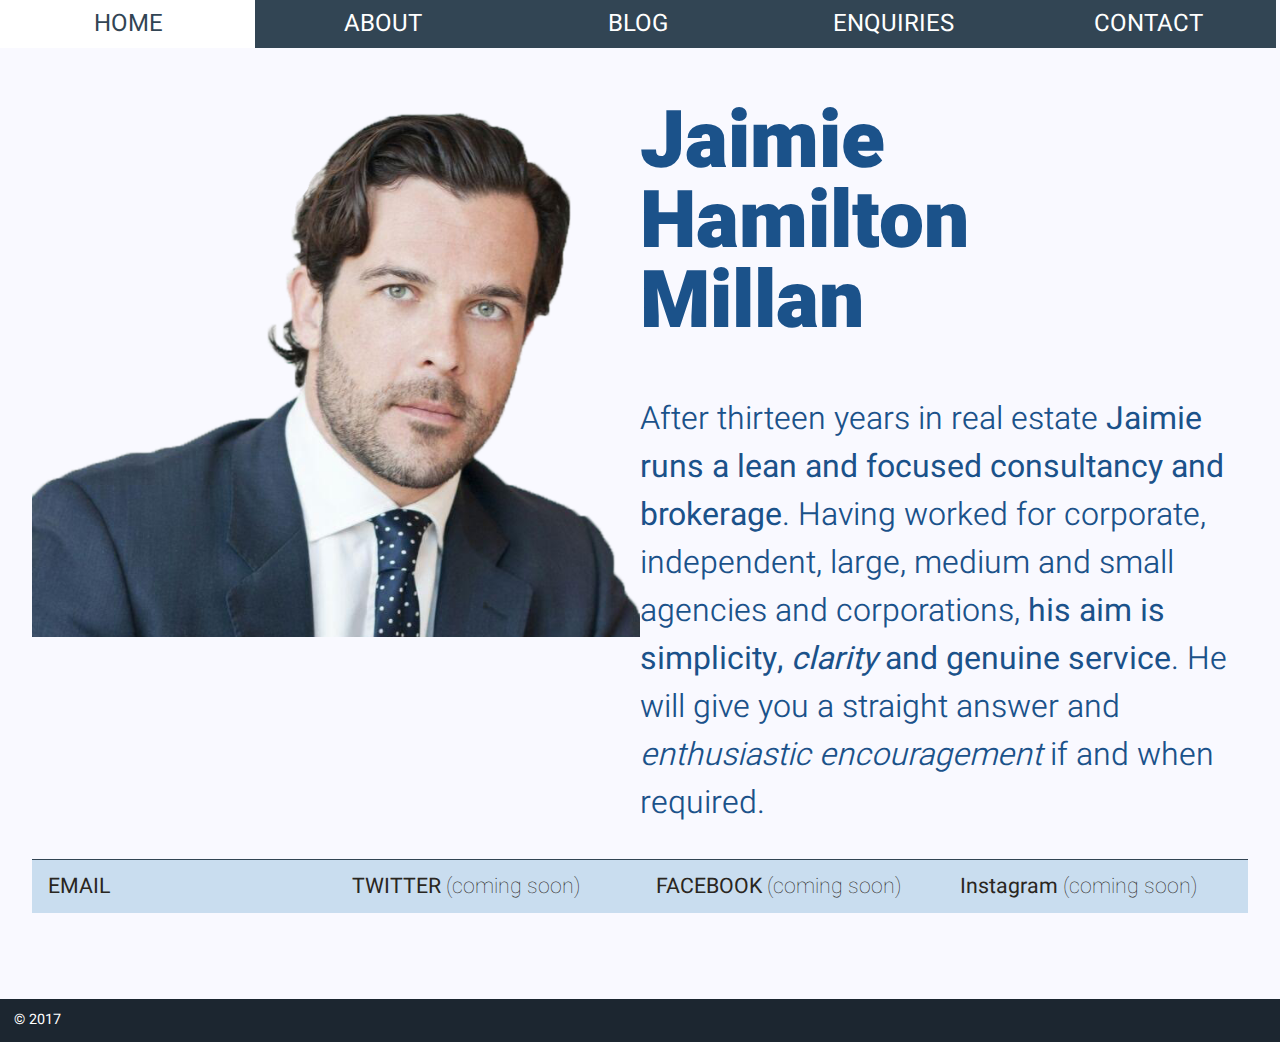
==== index.html @ 2e5e57a3 "Synchronized build" ====
<!doctype html>
<head>
    <meta charset="utf-8">
    <link rel="stylesheet" href="./static/main.css">
    
    
    
    <link href="https://fonts.googleapis.com/css?family=Heebo:100,3sa00,700,900" rel="stylesheet">
    <meta name="viewport" content="width=device-width,initial-scale=1.0">
    <title>Home — Jaimie Hamilton Millan</title>
    <style>
        body {
            display: flex;
            height: 100vh;
            flex-direction: column;
        }
        .site_content {
            flex: 1 0 auto;
        }
        .site_footer {
            flex-shrink: 0;
        }
        label {
            font-weight: 600;
        }
        input, textarea {
            font-size: 1.25em;
        }
        #comment {
            height: 10em;
        }
        #submit {
            font-size: 1.25em;
        }
        .InputAddOn {
            display: flex;
            margin-bottom: 1em;
        }

        .InputAddOn-field {
            flex: 1;
        }
        .InputAddOn-field:not(:first-child) {
            border-left: 0;
        }
        .InputAddOn-field:not(:last-child) {
            border-right: 0;
        }

        .InputAddOn-item {
            background-color: rgba(147, 128, 108, 0.1);
            color: #666666;
        
        
        }
        .InputAddOn-field,
        .InputAddOn-item {
            border: 1px solid rgba(147, 128, 108, 0.25);
            padding: 0.5em 0.75em;
        }
        .InputAddOn-field:first-child,
        .InputAddOn-item:first-child {
            border-radius: 2px 0 0 2px;
        }
        .InputAddOn-field:last-child,
        .InputAddOn-item:last-child {
            border-radius: 0 2px 2px 0;
        }
        /*
        max-width: 22em;
line-height: 1.5em;
font-size: 1.25em;
padding: 0.5em
         */
    </style>
</head>
<body>
<header>
    <nav class="step-nav">
        <ul>
            <li><a href="../">Home</a></li>
            
                <li>
                    <a href="./about/">About</a>
                </li>
            
                <li>
                    <a href="./blog/">Blog</a>
                </li>
            
                <li>
                    <a href="./enquiries/">Enquiries</a>
                </li>
            
                <li>
                    <a href="./contact/">Contact</a>
                </li>
            
        </ul>
    </nav>
</header>
<div class="site_content page">
    <div class="body">
    <div class="container intro">
        <div class="gr-6 gr-12@mobile profile">
            <img src="./images/profile_colour_crop.png" alt="">
        </div>
        <div class="gr-6 gr-12@mobile">
            <h1>Jaimie<br>Hamilton<br>Millan</h1>
            <p>After thirteen years in real estate <strong>Jaimie runs a lean and focused consultancy and brokerage</strong>. Having worked for corporate, independent, large, medium and small agencies and corporations, <strong>his aim is simplicity, <em>clarity</em> and genuine service</strong>. He will give you a straight answer and <em>enthusiastic encouragement</em> if and when required.</p>

        </div>
    </div>
    <div class="container contact-strip">
        <div class="gr-3 gr-12@mobile">
            <a href="./contact">EMAIL</a>
        </div>
        <div class="gr-3 gr-12@mobile">
            <a href="">TWITTER <span class="lite">(coming soon)</span></a>
        </div>
        <div class="gr-3 gr-12@mobile">
            <a href="">FACEBOOK <span class="lite">(coming soon)</span></a>
        </div>
        <div class="gr-3 gr-12@mobile">
            <a href="">Instagram <span class="lite">(coming soon)</span></a>
        </div>
    </div>
</div>
</div>
<footer class="site_footer">
    &copy; 2017
</footer>
</body>
---- static/main.css ----
.container:after{content:"";display:table;clear:both}.row:before,.row-reverse:before,.row:after,.row-reverse:after{content:"";display:table}.row:after,.row-reverse:after{clear:both}.row,.row-reverse{zoom:1}.gr-0,.gr-1,.gr-2,.gr-3,.gr-4,.gr-5,.gr-6,.gr-7,.gr-8,.gr-9,.gr-10,.gr-11,.gr-12{display:inline-block;min-height:1px;float:left;-webkit-box-sizing:border-box;-moz-box-sizing:border-box;box-sizing:border-box;vertical-align:top}.gr-adapt{display:table-cell;width:1px;white-space:nowrap !important;-webkit-box-sizing:border-box;-moz-box-sizing:border-box;box-sizing:border-box}.gr-grow{display:table-cell;width:99999px;-webkit-box-sizing:border-box;-moz-box-sizing:border-box;box-sizing:border-box}.push-0,.push-1,.push-2,.push-3,.push-4,.push-5,.push-6,.push-7,.push-8,.push-9,.push-10,.push-11,.push-12{position:relative}.pull-0,.pull-1,.pull-2,.pull-3,.pull-4,.pull-5,.pull-6,.pull-7,.pull-8,.pull-9,.pull-10,.pull-11,.pull-12{position:relative}.nowrap{white-space:nowrap}.nowrap>*{white-space:normal}.wrap{white-space:normal}.gr-centered{display:block !important;float:none !important;margin-left:auto !important;margin-right:auto !important;clear:both !important}@media screen and (max-width: 900px){.container\@mobile:after{content:"";display:table;clear:both}}@media screen and (max-width: 900px){.row\@mobile:before,.row-reverse\@mobile:before,.row\@mobile:after,.row-reverse\@mobile:after{content:"";display:table}.row\@mobile:after,.row-reverse\@mobile:after{clear:both}.row\@mobile,.row-reverse\@mobile{zoom:1}}@media screen and (max-width: 900px){.gr-0\@mobile,.gr-1\@mobile,.gr-2\@mobile,.gr-3\@mobile,.gr-4\@mobile,.gr-5\@mobile,.gr-6\@mobile,.gr-7\@mobile,.gr-8\@mobile,.gr-9\@mobile,.gr-10\@mobile,.gr-11\@mobile,.gr-12\@mobile{display:inline-block;min-height:1px;float:left;-webkit-box-sizing:border-box;-moz-box-sizing:border-box;box-sizing:border-box;vertical-align:top}}@media screen and (max-width: 900px){.gr-adapt\@mobile{display:table-cell;width:1px;white-space:nowrap !important;-webkit-box-sizing:border-box;-moz-box-sizing:border-box;box-sizing:border-box}}@media screen and (max-width: 900px){.gr-grow\@mobile{display:table-cell;width:99999px;-webkit-box-sizing:border-box;-moz-box-sizing:border-box;box-sizing:border-box}}@media screen and (max-width: 900px){.push-0\@mobile,.push-1\@mobile,.push-2\@mobile,.push-3\@mobile,.push-4\@mobile,.push-5\@mobile,.push-6\@mobile,.push-7\@mobile,.push-8\@mobile,.push-9\@mobile,.push-10\@mobile,.push-11\@mobile,.push-12\@mobile{position:relative}}@media screen and (max-width: 900px){.pull-0\@mobile,.pull-1\@mobile,.pull-2\@mobile,.pull-3\@mobile,.pull-4\@mobile,.pull-5\@mobile,.pull-6\@mobile,.pull-7\@mobile,.pull-8\@mobile,.pull-9\@mobile,.pull-10\@mobile,.pull-11\@mobile,.pull-12\@mobile{position:relative}}@media screen and (max-width: 900px){.nowrap\@mobile{white-space:nowrap}.nowrap\@mobile>*{white-space:normal}}@media screen and (max-width: 900px){.wrap\@mobile{white-space:normal}}@media screen and (max-width: 900px){.gr-centered\@mobile{display:block !important;float:none !important;margin-left:auto !important;margin-right:auto !important;clear:both !important}}@media screen and (max-width: 1200px){.container\@landscape:after{content:"";display:table;clear:both}}@media screen and (max-width: 1200px){.row\@landscape:before,.row-reverse\@landscape:before,.row\@landscape:after,.row-reverse\@landscape:after{content:"";display:table}.row\@landscape:after,.row-reverse\@landscape:after{clear:both}.row\@landscape,.row-reverse\@landscape{zoom:1}}@media screen and (max-width: 1200px){.gr-0\@landscape,.gr-1\@landscape,.gr-2\@landscape,.gr-3\@landscape,.gr-4\@landscape,.gr-5\@landscape,.gr-6\@landscape,.gr-7\@landscape,.gr-8\@landscape,.gr-9\@landscape,.gr-10\@landscape,.gr-11\@landscape,.gr-12\@landscape{display:inline-block;min-height:1px;float:left;-webkit-box-sizing:border-box;-moz-box-sizing:border-box;box-sizing:border-box;vertical-align:top}}@media screen and (max-width: 1200px){.gr-adapt\@landscape{display:table-cell;width:1px;white-space:nowrap !important;-webkit-box-sizing:border-box;-moz-box-sizing:border-box;box-sizing:border-box}}@media screen and (max-width: 1200px){.gr-grow\@landscape{display:table-cell;width:99999px;-webkit-box-sizing:border-box;-moz-box-sizing:border-box;box-sizing:border-box}}@media screen and (max-width: 1200px){.push-0\@landscape,.push-1\@landscape,.push-2\@landscape,.push-3\@landscape,.push-4\@landscape,.push-5\@landscape,.push-6\@landscape,.push-7\@landscape,.push-8\@landscape,.push-9\@landscape,.push-10\@landscape,.push-11\@landscape,.push-12\@landscape{position:relative}}@media screen and (max-width: 1200px){.pull-0\@landscape,.pull-1\@landscape,.pull-2\@landscape,.pull-3\@landscape,.pull-4\@landscape,.pull-5\@landscape,.pull-6\@landscape,.pull-7\@landscape,.pull-8\@landscape,.pull-9\@landscape,.pull-10\@landscape,.pull-11\@landscape,.pull-12\@landscape{position:relative}}@media screen and (max-width: 1200px){.nowrap\@landscape{white-space:nowrap}.nowrap\@landscape>*{white-space:normal}}@media screen and (max-width: 1200px){.wrap\@landscape{white-space:normal}}@media screen and (max-width: 1200px){.gr-centered\@landscape{display:block !important;float:none !important;margin-left:auto !important;margin-right:auto !important;clear:both !important}}@media screen and (max-width: 400px){@-ms-viewport{width:device-width}}#gridle-settings{content:'{ "version" : "2.0.48", "states" : { "default":{ "name" : "default", "min-width" : null, "max-width" : null, "query" : null, "classes" : true, "context" : "12", "column-width" : null, "gutter-width" : "0px", "gutter-height" : "0", "gutter-top" : "0", "gutter-right" : "0px", "gutter-bottom" : "0", "gutter-left" : "0px", "direction" : "ltr", "dir-attribute" : false, "name-multiplicator" : "1", "states-classes" : false, "classes-prefix" : null, "_" : true }, "mobile":{ "name" : "mobile", "min-width" : null, "max-width" : "900px", "query" : "screen and (max-width: 900px)", "classes" : true, "context" : "12", "column-width" : null, "gutter-width" : "0px", "gutter-height" : "0", "gutter-top" : "0", "gutter-right" : "0px", "gutter-bottom" : "0", "gutter-left" : "0px", "direction" : "ltr", "dir-attribute" : false, "name-multiplicator" : "1", "states-classes" : false, "classes-prefix" : null, "_" : true }, "landscape":{ "name" : "landscape", "min-width" : null, "max-width" : "1200px", "query" : "screen and (max-width: 1200px)", "classes" : true, "context" : "12", "column-width" : null, "gutter-width" : "0px", "gutter-height" : "0", "gutter-top" : "0", "gutter-right" : "0px", "gutter-bottom" : "0", "gutter-left" : "0px", "direction" : "ltr", "dir-attribute" : false, "name-multiplicator" : "1", "states-classes" : false, "classes-prefix" : null, "_" : true }} }'}.gr-0{width:0%}.push-0{left:0%;right:auto}.pull-0{right:0%;left:auto}.prefix-0{margin-left:0%}.suffix-0{margin-right:0%}.gr-1{width:8.33333%}.push-1{left:8.33333%;right:auto}.pull-1{right:8.33333%;left:auto}.prefix-1{margin-left:8.33333%}.suffix-1{margin-right:8.33333%}.gr-2{width:16.66667%}.push-2{left:16.66667%;right:auto}.pull-2{right:16.66667%;left:auto}.prefix-2{margin-left:16.66667%}.suffix-2{margin-right:16.66667%}.gr-3{width:25%}.push-3{left:25%;right:auto}.pull-3{right:25%;left:auto}.prefix-3{margin-left:25%}.suffix-3{margin-right:25%}.gr-4{width:33.33333%}.push-4{left:33.33333%;right:auto}.pull-4{right:33.33333%;left:auto}.prefix-4{margin-left:33.33333%}.suffix-4{margin-right:33.33333%}.gr-5{width:41.66667%}.push-5{left:41.66667%;right:auto}.pull-5{right:41.66667%;left:auto}.prefix-5{margin-left:41.66667%}.suffix-5{margin-right:41.66667%}.gr-6{width:50%}.push-6{left:50%;right:auto}.pull-6{right:50%;left:auto}.prefix-6{margin-left:50%}.suffix-6{margin-right:50%}.gr-7{width:58.33333%}.push-7{left:58.33333%;right:auto}.pull-7{right:58.33333%;left:auto}.prefix-7{margin-left:58.33333%}.suffix-7{margin-right:58.33333%}.gr-8{width:66.66667%}.push-8{left:66.66667%;right:auto}.pull-8{right:66.66667%;left:auto}.prefix-8{margin-left:66.66667%}.suffix-8{margin-right:66.66667%}.gr-9{width:75%}.push-9{left:75%;right:auto}.pull-9{right:75%;left:auto}.prefix-9{margin-left:75%}.suffix-9{margin-right:75%}.gr-10{width:83.33333%}.push-10{left:83.33333%;right:auto}.pull-10{right:83.33333%;left:auto}.prefix-10{margin-left:83.33333%}.suffix-10{margin-right:83.33333%}.gr-11{width:91.66667%}.push-11{left:91.66667%;right:auto}.pull-11{right:91.66667%;left:auto}.prefix-11{margin-left:91.66667%}.suffix-11{margin-right:91.66667%}.gr-12{width:100%}.push-12{left:100%;right:auto}.pull-12{right:100%;left:auto}.prefix-12{margin-left:100%}.suffix-12{margin-right:100%}.float-left{float:left}.float-right{float:right}.clear{clear:both}.clear-left{clear:left}.clear-right{clear:right}.no-gutter{padding-top:0;padding-right:0;padding-bottom:0;padding-left:0}.no-gutter-left{padding-left:0}.no-gutter-right{padding-right:0}.no-gutter-top{padding-top:0}.no-gutter-bottom{padding-bottom:0}.auto-height{height:inherit}.row{padding-left:0 !important;padding-right:0 !important;margin-left:-0px;margin-right:-0px}[class*="no-gutter"]>.row{margin-left:0 !important;margin-right:0 !important}.row-reverse{padding-left:0 !important;padding-right:0 !important;margin-left:-0px;margin-right:-0px;transform:rotateY(180deg)}.row-reverse>[class*="gr-"]{transform:rotateY(-180deg)}[class*="no-gutter"]>.row-reverse{margin-left:0 !important;margin-right:0 !important}.row-full{width:100vw;margin-left:50% !important;margin-right:0 !important;-webkit-transform:translateX(-50%);-moz-transition:translateX(-50%);-ms-transform:translateX(-50%);-o-transform:translateX(-50%);transform:translateX(-50%)}.col{padding-left:0 !important;padding-right:0 !important;margin-left:-0px;margin-right:-0px}.col-reverse{padding-left:0 !important;padding-right:0 !important;margin-left:-0px;margin-right:-0px;transform:rotateX(180deg)}.col-reverse>[class*="gr-"]{transform:rotateX(-180deg)}.gr-table{display:table-cell;float:none;vertical-align:top}.row-align-left{font-size:0;clear:both;text-align:left}.row-align-left>*{float:none !important;vertical-align:bottom;font-size:1rem}@-moz-document url-prefix(){.row-align-left>*{margin-right:-0.5px}}.row-align-center{font-size:0;clear:both;text-align:center}.row-align-center>*{float:none !important;vertical-align:bottom;font-size:1rem}@-moz-document url-prefix(){.row-align-center>*{margin-right:-0.5px}}.row-align-center>*{text-align:left}.row-align-right{font-size:0;clear:both;text-align:right}.row-align-right>*{float:none !important;vertical-align:bottom;font-size:1rem}@-moz-document url-prefix(){.row-align-right>*{margin-right:-0.5px}}.row-align-right>*{text-align:left}.row-align-middle{font-size:0;clear:both;vertical-align:middle}.row-align-middle>*{float:none !important;vertical-align:middle;font-size:1rem}@-moz-document url-prefix(){.row-align-middle>*{margin-right:-0.5px}}.row-align-top{font-size:0;clear:both;vertical-align:top}.row-align-top>*{float:none !important;vertical-align:top;font-size:1rem}@-moz-document url-prefix(){.row-align-top>*{margin-right:-0.5px}}.row-align-bottom{font-size:0;clear:both;vertical-align:bottom}.row-align-bottom>*{float:none !important;vertical-align:bottom;font-size:1rem}@-moz-document url-prefix(){.row-align-bottom>*{margin-right:-0.5px}}.hide{display:none}.not-visible{visibility:hidden}.show{display:block}.show-inline{display:inline-block}.visible{visibility:visible}.row-debug{position:relative;z-index:99999;overflow:hidden}.row-debug:before{pointer-events:none;content:'';position:absolute;top:0;left:0;width:100%;height:99999px;background:linear-gradient(to right, transparent 50%, rgba(0,0,0,0.02) 50%);background-size:16.66667% 100%;z-index:99999}body{direction:ltr}@media screen and (max-width: 900px){.gr-0\@mobile{width:0%}.push-0\@mobile{left:0%;right:auto}.pull-0\@mobile{right:0%;left:auto}.prefix-0\@mobile{margin-left:0%}.suffix-0\@mobile{margin-right:0%}.gr-1\@mobile{width:8.33333%}.push-1\@mobile{left:8.33333%;right:auto}.pull-1\@mobile{right:8.33333%;left:auto}.prefix-1\@mobile{margin-left:8.33333%}.suffix-1\@mobile{margin-right:8.33333%}.gr-2\@mobile{width:16.66667%}.push-2\@mobile{left:16.66667%;right:auto}.pull-2\@mobile{right:16.66667%;left:auto}.prefix-2\@mobile{margin-left:16.66667%}.suffix-2\@mobile{margin-right:16.66667%}.gr-3\@mobile{width:25%}.push-3\@mobile{left:25%;right:auto}.pull-3\@mobile{right:25%;left:auto}.prefix-3\@mobile{margin-left:25%}.suffix-3\@mobile{margin-right:25%}.gr-4\@mobile{width:33.33333%}.push-4\@mobile{left:33.33333%;right:auto}.pull-4\@mobile{right:33.33333%;left:auto}.prefix-4\@mobile{margin-left:33.33333%}.suffix-4\@mobile{margin-right:33.33333%}.gr-5\@mobile{width:41.66667%}.push-5\@mobile{left:41.66667%;right:auto}.pull-5\@mobile{right:41.66667%;left:auto}.prefix-5\@mobile{margin-left:41.66667%}.suffix-5\@mobile{margin-right:41.66667%}.gr-6\@mobile{width:50%}.push-6\@mobile{left:50%;right:auto}.pull-6\@mobile{right:50%;left:auto}.prefix-6\@mobile{margin-left:50%}.suffix-6\@mobile{margin-right:50%}.gr-7\@mobile{width:58.33333%}.push-7\@mobile{left:58.33333%;right:auto}.pull-7\@mobile{right:58.33333%;left:auto}.prefix-7\@mobile{margin-left:58.33333%}.suffix-7\@mobile{margin-right:58.33333%}.gr-8\@mobile{width:66.66667%}.push-8\@mobile{left:66.66667%;right:auto}.pull-8\@mobile{right:66.66667%;left:auto}.prefix-8\@mobile{margin-left:66.66667%}.suffix-8\@mobile{margin-right:66.66667%}.gr-9\@mobile{width:75%}.push-9\@mobile{left:75%;right:auto}.pull-9\@mobile{right:75%;left:auto}.prefix-9\@mobile{margin-left:75%}.suffix-9\@mobile{margin-right:75%}.gr-10\@mobile{width:83.33333%}.push-10\@mobile{left:83.33333%;right:auto}.pull-10\@mobile{right:83.33333%;left:auto}.prefix-10\@mobile{margin-left:83.33333%}.suffix-10\@mobile{margin-right:83.33333%}.gr-11\@mobile{width:91.66667%}.push-11\@mobile{left:91.66667%;right:auto}.pull-11\@mobile{right:91.66667%;left:auto}.prefix-11\@mobile{margin-left:91.66667%}.suffix-11\@mobile{margin-right:91.66667%}.gr-12\@mobile{width:100%}.push-12\@mobile{left:100%;right:auto}.pull-12\@mobile{right:100%;left:auto}.prefix-12\@mobile{margin-left:100%}.suffix-12\@mobile{margin-right:100%}.float-left\@mobile{float:left}.float-right\@mobile{float:right}.clear\@mobile{clear:both}.clear-left\@mobile{clear:left}.clear-right\@mobile{clear:right}.no-gutter\@mobile{padding-top:0;padding-right:0;padding-bottom:0;padding-left:0}.no-gutter-left\@mobile{padding-left:0}.no-gutter-right\@mobile{padding-right:0}.no-gutter-top\@mobile{padding-top:0}.no-gutter-bottom\@mobile{padding-bottom:0}.auto-height\@mobile{height:inherit}.row\@mobile{padding-left:0 !important;padding-right:0 !important;margin-left:-0px;margin-right:-0px}[class*="no-gutter"]>.row\@mobile{margin-left:0 !important;margin-right:0 !important}.row-reverse\@mobile{padding-left:0 !important;padding-right:0 !important;margin-left:-0px;margin-right:-0px;transform:rotateY(180deg)}.row-reverse\@mobile>[class*="gr-"]{transform:rotateY(-180deg)}[class*="no-gutter"]>.row-reverse\@mobile{margin-left:0 !important;margin-right:0 !important}.row-full\@mobile{width:100vw;margin-left:50% !important;margin-right:0 !important;-webkit-transform:translateX(-50%);-moz-transition:translateX(-50%);-ms-transform:translateX(-50%);-o-transform:translateX(-50%);transform:translateX(-50%)}.col\@mobile{padding-left:0 !important;padding-right:0 !important;margin-left:-0px;margin-right:-0px}.col-reverse\@mobile{padding-left:0 !important;padding-right:0 !important;margin-left:-0px;margin-right:-0px;transform:rotateX(180deg)}.col-reverse\@mobile>[class*="gr-"]{transform:rotateX(-180deg)}.gr-table\@mobile{display:table-cell;float:none;vertical-align:top}.row-align-left\@mobile{font-size:0;clear:both;text-align:left}.row-align-left\@mobile>*{float:none !important;vertical-align:bottom;font-size:1rem}@-moz-document url-prefix(){.row-align-left\@mobile>*{margin-right:-0.5px}}.row-align-center\@mobile{font-size:0;clear:both;text-align:center}.row-align-center\@mobile>*{float:none !important;vertical-align:bottom;font-size:1rem}@-moz-document url-prefix(){.row-align-center\@mobile>*{margin-right:-0.5px}}.row-align-center\@mobile>*{text-align:left}.row-align-right\@mobile{font-size:0;clear:both;text-align:right}.row-align-right\@mobile>*{float:none !important;vertical-align:bottom;font-size:1rem}@-moz-document url-prefix(){.row-align-right\@mobile>*{margin-right:-0.5px}}.row-align-right\@mobile>*{text-align:left}.row-align-middle\@mobile{font-size:0;clear:both;vertical-align:middle}.row-align-middle\@mobile>*{float:none !important;vertical-align:middle;font-size:1rem}@-moz-document url-prefix(){.row-align-middle\@mobile>*{margin-right:-0.5px}}.row-align-top\@mobile{font-size:0;clear:both;vertical-align:top}.row-align-top\@mobile>*{float:none !important;vertical-align:top;font-size:1rem}@-moz-document url-prefix(){.row-align-top\@mobile>*{margin-right:-0.5px}}.row-align-bottom\@mobile{font-size:0;clear:both;vertical-align:bottom}.row-align-bottom\@mobile>*{float:none !important;vertical-align:bottom;font-size:1rem}@-moz-document url-prefix(){.row-align-bottom\@mobile>*{margin-right:-0.5px}}.hide\@mobile{display:none}.not-visible\@mobile{visibility:hidden}.show\@mobile{display:block}.show-inline\@mobile{display:inline-block}.visible\@mobile{visibility:visible}.row-debug\@mobile{position:relative;z-index:99999;overflow:hidden}.row-debug\@mobile:before{pointer-events:none;content:'';position:absolute;top:0;left:0;width:100%;height:99999px;background:linear-gradient(to right, transparent 50%, rgba(0,0,0,0.02) 50%);background-size:16.66667% 100%;z-index:99999}body{direction:ltr}}@media screen and (max-width: 1200px){.gr-0\@landscape{width:0%}.push-0\@landscape{left:0%;right:auto}.pull-0\@landscape{right:0%;left:auto}.prefix-0\@landscape{margin-left:0%}.suffix-0\@landscape{margin-right:0%}.gr-1\@landscape{width:8.33333%}.push-1\@landscape{left:8.33333%;right:auto}.pull-1\@landscape{right:8.33333%;left:auto}.prefix-1\@landscape{margin-left:8.33333%}.suffix-1\@landscape{margin-right:8.33333%}.gr-2\@landscape{width:16.66667%}.push-2\@landscape{left:16.66667%;right:auto}.pull-2\@landscape{right:16.66667%;left:auto}.prefix-2\@landscape{margin-left:16.66667%}.suffix-2\@landscape{margin-right:16.66667%}.gr-3\@landscape{width:25%}.push-3\@landscape{left:25%;right:auto}.pull-3\@landscape{right:25%;left:auto}.prefix-3\@landscape{margin-left:25%}.suffix-3\@landscape{margin-right:25%}.gr-4\@landscape{width:33.33333%}.push-4\@landscape{left:33.33333%;right:auto}.pull-4\@landscape{right:33.33333%;left:auto}.prefix-4\@landscape{margin-left:33.33333%}.suffix-4\@landscape{margin-right:33.33333%}.gr-5\@landscape{width:41.66667%}.push-5\@landscape{left:41.66667%;right:auto}.pull-5\@landscape{right:41.66667%;left:auto}.prefix-5\@landscape{margin-left:41.66667%}.suffix-5\@landscape{margin-right:41.66667%}.gr-6\@landscape{width:50%}.push-6\@landscape{left:50%;right:auto}.pull-6\@landscape{right:50%;left:auto}.prefix-6\@landscape{margin-left:50%}.suffix-6\@landscape{margin-right:50%}.gr-7\@landscape{width:58.33333%}.push-7\@landscape{left:58.33333%;right:auto}.pull-7\@landscape{right:58.33333%;left:auto}.prefix-7\@landscape{margin-left:58.33333%}.suffix-7\@landscape{margin-right:58.33333%}.gr-8\@landscape{width:66.66667%}.push-8\@landscape{left:66.66667%;right:auto}.pull-8\@landscape{right:66.66667%;left:auto}.prefix-8\@landscape{margin-left:66.66667%}.suffix-8\@landscape{margin-right:66.66667%}.gr-9\@landscape{width:75%}.push-9\@landscape{left:75%;right:auto}.pull-9\@landscape{right:75%;left:auto}.prefix-9\@landscape{margin-left:75%}.suffix-9\@landscape{margin-right:75%}.gr-10\@landscape{width:83.33333%}.push-10\@landscape{left:83.33333%;right:auto}.pull-10\@landscape{right:83.33333%;left:auto}.prefix-10\@landscape{margin-left:83.33333%}.suffix-10\@landscape{margin-right:83.33333%}.gr-11\@landscape{width:91.66667%}.push-11\@landscape{left:91.66667%;right:auto}.pull-11\@landscape{right:91.66667%;left:auto}.prefix-11\@landscape{margin-left:91.66667%}.suffix-11\@landscape{margin-right:91.66667%}.gr-12\@landscape{width:100%}.push-12\@landscape{left:100%;right:auto}.pull-12\@landscape{right:100%;left:auto}.prefix-12\@landscape{margin-left:100%}.suffix-12\@landscape{margin-right:100%}.float-left\@landscape{float:left}.float-right\@landscape{float:right}.clear\@landscape{clear:both}.clear-left\@landscape{clear:left}.clear-right\@landscape{clear:right}.no-gutter\@landscape{padding-top:0;padding-right:0;padding-bottom:0;padding-left:0}.no-gutter-left\@landscape{padding-left:0}.no-gutter-right\@landscape{padding-right:0}.no-gutter-top\@landscape{padding-top:0}.no-gutter-bottom\@landscape{padding-bottom:0}.auto-height\@landscape{height:inherit}.row\@landscape{padding-left:0 !important;padding-right:0 !important;margin-left:-0px;margin-right:-0px}[class*="no-gutter"]>.row\@landscape{margin-left:0 !important;margin-right:0 !important}.row-reverse\@landscape{padding-left:0 !important;padding-right:0 !important;margin-left:-0px;margin-right:-0px;transform:rotateY(180deg)}.row-reverse\@landscape>[class*="gr-"]{transform:rotateY(-180deg)}[class*="no-gutter"]>.row-reverse\@landscape{margin-left:0 !important;margin-right:0 !important}.row-full\@landscape{width:100vw;margin-left:50% !important;margin-right:0 !important;-webkit-transform:translateX(-50%);-moz-transition:translateX(-50%);-ms-transform:translateX(-50%);-o-transform:translateX(-50%);transform:translateX(-50%)}.col\@landscape{padding-left:0 !important;padding-right:0 !important;margin-left:-0px;margin-right:-0px}.col-reverse\@landscape{padding-left:0 !important;padding-right:0 !important;margin-left:-0px;margin-right:-0px;transform:rotateX(180deg)}.col-reverse\@landscape>[class*="gr-"]{transform:rotateX(-180deg)}.gr-table\@landscape{display:table-cell;float:none;vertical-align:top}.row-align-left\@landscape{font-size:0;clear:both;text-align:left}.row-align-left\@landscape>*{float:none !important;vertical-align:bottom;font-size:1rem}@-moz-document url-prefix(){.row-align-left\@landscape>*{margin-right:-0.5px}}.row-align-center\@landscape{font-size:0;clear:both;text-align:center}.row-align-center\@landscape>*{float:none !important;vertical-align:bottom;font-size:1rem}@-moz-document url-prefix(){.row-align-center\@landscape>*{margin-right:-0.5px}}.row-align-center\@landscape>*{text-align:left}.row-align-right\@landscape{font-size:0;clear:both;text-align:right}.row-align-right\@landscape>*{float:none !important;vertical-align:bottom;font-size:1rem}@-moz-document url-prefix(){.row-align-right\@landscape>*{margin-right:-0.5px}}.row-align-right\@landscape>*{text-align:left}.row-align-middle\@landscape{font-size:0;clear:both;vertical-align:middle}.row-align-middle\@landscape>*{float:none !important;vertical-align:middle;font-size:1rem}@-moz-document url-prefix(){.row-align-middle\@landscape>*{margin-right:-0.5px}}.row-align-top\@landscape{font-size:0;clear:both;vertical-align:top}.row-align-top\@landscape>*{float:none !important;vertical-align:top;font-size:1rem}@-moz-document url-prefix(){.row-align-top\@landscape>*{margin-right:-0.5px}}.row-align-bottom\@landscape{font-size:0;clear:both;vertical-align:bottom}.row-align-bottom\@landscape>*{float:none !important;vertical-align:bottom;font-size:1rem}@-moz-document url-prefix(){.row-align-bottom\@landscape>*{margin-right:-0.5px}}.hide\@landscape{display:none}.not-visible\@landscape{visibility:hidden}.show\@landscape{display:block}.show-inline\@landscape{display:inline-block}.visible\@landscape{visibility:visible}.row-debug\@landscape{position:relative;z-index:99999;overflow:hidden}.row-debug\@landscape:before{pointer-events:none;content:'';position:absolute;top:0;left:0;width:100%;height:99999px;background:linear-gradient(to right, transparent 50%, rgba(0,0,0,0.02) 50%);background-size:16.66667% 100%;z-index:99999}body{direction:ltr}}[class*="gr-"]>[class^="row"],[class*="gr-"]>[class^="col"]{margin-left:-0px;margin-right:-0px}@media screen and (max-width: 900px){[class*="gr-"]>[class^="row"],[class*="gr-"]>[class^="col"]{margin-left:-0px;margin-right:-0px}}@media screen and (max-width: 1200px){[class*="gr-"]>[class^="row"],[class*="gr-"]>[class^="col"]{margin-left:-0px;margin-right:-0px}}img.hflip{-moz-transform:scaleX(-1);-o-transform:scaleX(-1);-webkit-transform:scaleX(-1);transform:scaleX(-1);filter:FlipH;-ms-filter:"FlipH"}header nav.step-nav{font-size:1.5em;font-weight:400}header nav.step-nav li{background-color:#324554;transition:.3s background-color}header nav.step-nav a{display:block;text-transform:uppercase;color:white;transition:.3s color}header nav.step-nav li:hover a{color:#324554}header nav.step-nav li:hover{background-color:white}header nav.step-nav li.active{background-color:white}header nav.step-nav li.active a{color:#324554;font-weight:100}@media screen and (min-width: 900px){header nav.step-nav li{display:inline-block;width:20%;margin-right:-7px}}footer{font-size:0.6rem;padding:1em;background-color:#1c2630;color:white}@media screen and (min-width: 900px){footer{font-size:0.9rem}}nav.step-nav img{width:auto;height:1.25em;vertical-align:sub}nav.step-nav ul{list-style:none;margin:0;padding:0}nav.step-nav ul li{text-align:center;line-height:2em;height:2em}nav.step-nav ul .active{font-weight:600}nav.step-nav ul li a{text-decoration:none}*,*::after,*::before{box-sizing:border-box}html,body{height:100%}body{font-family:'Heebo', 'Verdana', sans-serif;font-size:0.75rem;font-weight:400;line-height:1;margin:0;background:#f9f9ff;color:#1b528a}h1{font-size:3rem;font-weight:900}h2{font-weight:400}a{color:#292621}a:hover{color:#33bbdf}p{line-height:1.5em;font-weight:300}.lite{font-weight:100}div.page{margin:0 auto;max-width:1600px}.body{font-size:1.333em;height:100%;padding:0 1rem}.intro p{font-size:1.5em}.pinboard{background-color:#d2e7ef}.pinboard .inst{padding:0 1em}.profile img{display:block;max-width:100%;height:auto}.contact-strip{background-color:#c9ddef;margin-bottom:4em}.contact-strip a{display:block;padding:1rem;text-decoration:none;transition-property:background-color;transition-duration:0.5s;border-bottom:1px solid #324554}.contact-strip a:hover{background-color:rgba(124,124,124,0.4);color:white}@media screen and (min-width: 900px){body{font-size:1rem}h1{font-size:5rem}.body{padding:0 2rem}.profile img{margin-top:4rem}.contact-strip{border-top:1px solid #324554}.contact-strip a{border-bottom:none}}

/*# sourceMappingURL=main.css.map */
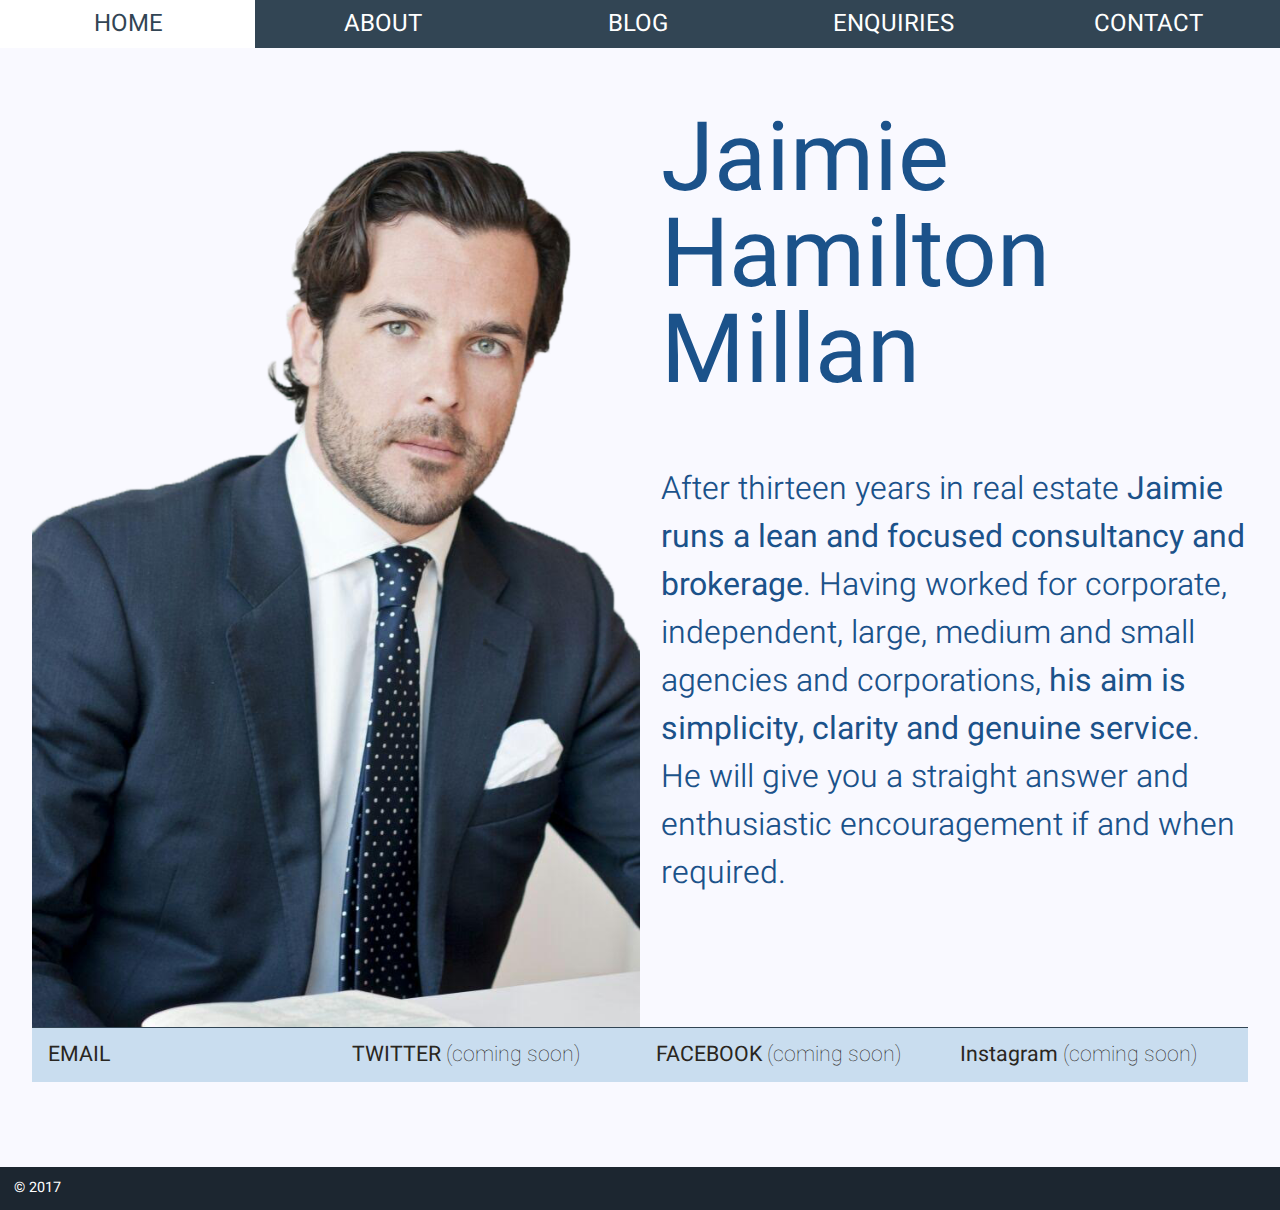
==== commit 26638f59: "Synchronized build" ====
--- a/index.html
+++ b/index.html
@@ -20,17 +20,11 @@
         .site_footer {
             flex-shrink: 0;
         }
-        label {
-            font-weight: 600;
-        }
         input, textarea {
             font-size: 1.25em;
         }
         #comment {
             height: 10em;
-        }
-        #submit {
-            font-size: 1.25em;
         }
         .InputAddOn {
             display: flex;
@@ -103,12 +97,14 @@
     <div class="body">
     <div class="container intro">
         <div class="gr-6 gr-12@mobile profile">
-            <img src="./images/profile_colour_crop.png" alt="">
+            <img src="./images/profile_colour.png" alt="">
         </div>
         <div class="gr-6 gr-12@mobile">
-            <h1>Jaimie<br>Hamilton<br>Millan</h1>
-            <p>After thirteen years in real estate <strong>Jaimie runs a lean and focused consultancy and brokerage</strong>. Having worked for corporate, independent, large, medium and small agencies and corporations, <strong>his aim is simplicity, <em>clarity</em> and genuine service</strong>. He will give you a straight answer and <em>enthusiastic encouragement</em> if and when required.</p>
+            <div class="gutt-a">
+                <h1>Jaimie<br>Hamilton<br>Millan</h1>
+                <p>After thirteen years in real estate <strong>Jaimie runs a lean and focused consultancy and brokerage</strong>. Having worked for corporate, independent, large, medium and small agencies and corporations, <strong>his aim is simplicity, clarity and genuine service</strong>. He will give you a straight answer and enthusiastic encouragement if and when required.</p>
 
+            </div>
         </div>
     </div>
     <div class="container contact-strip">
--- a/static/main.css
+++ b/static/main.css
@@ -1,3 +1,3 @@
-.container:after{content:"";display:table;clear:both}.row:before,.row-reverse:before,.row:after,.row-reverse:after{content:"";display:table}.row:after,.row-reverse:after{clear:both}.row,.row-reverse{zoom:1}.gr-0,.gr-1,.gr-2,.gr-3,.gr-4,.gr-5,.gr-6,.gr-7,.gr-8,.gr-9,.gr-10,.gr-11,.gr-12{display:inline-block;min-height:1px;float:left;-webkit-box-sizing:border-box;-moz-box-sizing:border-box;box-sizing:border-box;vertical-align:top}.gr-adapt{display:table-cell;width:1px;white-space:nowrap !important;-webkit-box-sizing:border-box;-moz-box-sizing:border-box;box-sizing:border-box}.gr-grow{display:table-cell;width:99999px;-webkit-box-sizing:border-box;-moz-box-sizing:border-box;box-sizing:border-box}.push-0,.push-1,.push-2,.push-3,.push-4,.push-5,.push-6,.push-7,.push-8,.push-9,.push-10,.push-11,.push-12{position:relative}.pull-0,.pull-1,.pull-2,.pull-3,.pull-4,.pull-5,.pull-6,.pull-7,.pull-8,.pull-9,.pull-10,.pull-11,.pull-12{position:relative}.nowrap{white-space:nowrap}.nowrap>*{white-space:normal}.wrap{white-space:normal}.gr-centered{display:block !important;float:none !important;margin-left:auto !important;margin-right:auto !important;clear:both !important}@media screen and (max-width: 900px){.container\@mobile:after{content:"";display:table;clear:both}}@media screen and (max-width: 900px){.row\@mobile:before,.row-reverse\@mobile:before,.row\@mobile:after,.row-reverse\@mobile:after{content:"";display:table}.row\@mobile:after,.row-reverse\@mobile:after{clear:both}.row\@mobile,.row-reverse\@mobile{zoom:1}}@media screen and (max-width: 900px){.gr-0\@mobile,.gr-1\@mobile,.gr-2\@mobile,.gr-3\@mobile,.gr-4\@mobile,.gr-5\@mobile,.gr-6\@mobile,.gr-7\@mobile,.gr-8\@mobile,.gr-9\@mobile,.gr-10\@mobile,.gr-11\@mobile,.gr-12\@mobile{display:inline-block;min-height:1px;float:left;-webkit-box-sizing:border-box;-moz-box-sizing:border-box;box-sizing:border-box;vertical-align:top}}@media screen and (max-width: 900px){.gr-adapt\@mobile{display:table-cell;width:1px;white-space:nowrap !important;-webkit-box-sizing:border-box;-moz-box-sizing:border-box;box-sizing:border-box}}@media screen and (max-width: 900px){.gr-grow\@mobile{display:table-cell;width:99999px;-webkit-box-sizing:border-box;-moz-box-sizing:border-box;box-sizing:border-box}}@media screen and (max-width: 900px){.push-0\@mobile,.push-1\@mobile,.push-2\@mobile,.push-3\@mobile,.push-4\@mobile,.push-5\@mobile,.push-6\@mobile,.push-7\@mobile,.push-8\@mobile,.push-9\@mobile,.push-10\@mobile,.push-11\@mobile,.push-12\@mobile{position:relative}}@media screen and (max-width: 900px){.pull-0\@mobile,.pull-1\@mobile,.pull-2\@mobile,.pull-3\@mobile,.pull-4\@mobile,.pull-5\@mobile,.pull-6\@mobile,.pull-7\@mobile,.pull-8\@mobile,.pull-9\@mobile,.pull-10\@mobile,.pull-11\@mobile,.pull-12\@mobile{position:relative}}@media screen and (max-width: 900px){.nowrap\@mobile{white-space:nowrap}.nowrap\@mobile>*{white-space:normal}}@media screen and (max-width: 900px){.wrap\@mobile{white-space:normal}}@media screen and (max-width: 900px){.gr-centered\@mobile{display:block !important;float:none !important;margin-left:auto !important;margin-right:auto !important;clear:both !important}}@media screen and (max-width: 1200px){.container\@landscape:after{content:"";display:table;clear:both}}@media screen and (max-width: 1200px){.row\@landscape:before,.row-reverse\@landscape:before,.row\@landscape:after,.row-reverse\@landscape:after{content:"";display:table}.row\@landscape:after,.row-reverse\@landscape:after{clear:both}.row\@landscape,.row-reverse\@landscape{zoom:1}}@media screen and (max-width: 1200px){.gr-0\@landscape,.gr-1\@landscape,.gr-2\@landscape,.gr-3\@landscape,.gr-4\@landscape,.gr-5\@landscape,.gr-6\@landscape,.gr-7\@landscape,.gr-8\@landscape,.gr-9\@landscape,.gr-10\@landscape,.gr-11\@landscape,.gr-12\@landscape{display:inline-block;min-height:1px;float:left;-webkit-box-sizing:border-box;-moz-box-sizing:border-box;box-sizing:border-box;vertical-align:top}}@media screen and (max-width: 1200px){.gr-adapt\@landscape{display:table-cell;width:1px;white-space:nowrap !important;-webkit-box-sizing:border-box;-moz-box-sizing:border-box;box-sizing:border-box}}@media screen and (max-width: 1200px){.gr-grow\@landscape{display:table-cell;width:99999px;-webkit-box-sizing:border-box;-moz-box-sizing:border-box;box-sizing:border-box}}@media screen and (max-width: 1200px){.push-0\@landscape,.push-1\@landscape,.push-2\@landscape,.push-3\@landscape,.push-4\@landscape,.push-5\@landscape,.push-6\@landscape,.push-7\@landscape,.push-8\@landscape,.push-9\@landscape,.push-10\@landscape,.push-11\@landscape,.push-12\@landscape{position:relative}}@media screen and (max-width: 1200px){.pull-0\@landscape,.pull-1\@landscape,.pull-2\@landscape,.pull-3\@landscape,.pull-4\@landscape,.pull-5\@landscape,.pull-6\@landscape,.pull-7\@landscape,.pull-8\@landscape,.pull-9\@landscape,.pull-10\@landscape,.pull-11\@landscape,.pull-12\@landscape{position:relative}}@media screen and (max-width: 1200px){.nowrap\@landscape{white-space:nowrap}.nowrap\@landscape>*{white-space:normal}}@media screen and (max-width: 1200px){.wrap\@landscape{white-space:normal}}@media screen and (max-width: 1200px){.gr-centered\@landscape{display:block !important;float:none !important;margin-left:auto !important;margin-right:auto !important;clear:both !important}}@media screen and (max-width: 400px){@-ms-viewport{width:device-width}}#gridle-settings{content:'{ "version" : "2.0.48", "states" : { "default":{ "name" : "default", "min-width" : null, "max-width" : null, "query" : null, "classes" : true, "context" : "12", "column-width" : null, "gutter-width" : "0px", "gutter-height" : "0", "gutter-top" : "0", "gutter-right" : "0px", "gutter-bottom" : "0", "gutter-left" : "0px", "direction" : "ltr", "dir-attribute" : false, "name-multiplicator" : "1", "states-classes" : false, "classes-prefix" : null, "_" : true }, "mobile":{ "name" : "mobile", "min-width" : null, "max-width" : "900px", "query" : "screen and (max-width: 900px)", "classes" : true, "context" : "12", "column-width" : null, "gutter-width" : "0px", "gutter-height" : "0", "gutter-top" : "0", "gutter-right" : "0px", "gutter-bottom" : "0", "gutter-left" : "0px", "direction" : "ltr", "dir-attribute" : false, "name-multiplicator" : "1", "states-classes" : false, "classes-prefix" : null, "_" : true }, "landscape":{ "name" : "landscape", "min-width" : null, "max-width" : "1200px", "query" : "screen and (max-width: 1200px)", "classes" : true, "context" : "12", "column-width" : null, "gutter-width" : "0px", "gutter-height" : "0", "gutter-top" : "0", "gutter-right" : "0px", "gutter-bottom" : "0", "gutter-left" : "0px", "direction" : "ltr", "dir-attribute" : false, "name-multiplicator" : "1", "states-classes" : false, "classes-prefix" : null, "_" : true }} }'}.gr-0{width:0%}.push-0{left:0%;right:auto}.pull-0{right:0%;left:auto}.prefix-0{margin-left:0%}.suffix-0{margin-right:0%}.gr-1{width:8.33333%}.push-1{left:8.33333%;right:auto}.pull-1{right:8.33333%;left:auto}.prefix-1{margin-left:8.33333%}.suffix-1{margin-right:8.33333%}.gr-2{width:16.66667%}.push-2{left:16.66667%;right:auto}.pull-2{right:16.66667%;left:auto}.prefix-2{margin-left:16.66667%}.suffix-2{margin-right:16.66667%}.gr-3{width:25%}.push-3{left:25%;right:auto}.pull-3{right:25%;left:auto}.prefix-3{margin-left:25%}.suffix-3{margin-right:25%}.gr-4{width:33.33333%}.push-4{left:33.33333%;right:auto}.pull-4{right:33.33333%;left:auto}.prefix-4{margin-left:33.33333%}.suffix-4{margin-right:33.33333%}.gr-5{width:41.66667%}.push-5{left:41.66667%;right:auto}.pull-5{right:41.66667%;left:auto}.prefix-5{margin-left:41.66667%}.suffix-5{margin-right:41.66667%}.gr-6{width:50%}.push-6{left:50%;right:auto}.pull-6{right:50%;left:auto}.prefix-6{margin-left:50%}.suffix-6{margin-right:50%}.gr-7{width:58.33333%}.push-7{left:58.33333%;right:auto}.pull-7{right:58.33333%;left:auto}.prefix-7{margin-left:58.33333%}.suffix-7{margin-right:58.33333%}.gr-8{width:66.66667%}.push-8{left:66.66667%;right:auto}.pull-8{right:66.66667%;left:auto}.prefix-8{margin-left:66.66667%}.suffix-8{margin-right:66.66667%}.gr-9{width:75%}.push-9{left:75%;right:auto}.pull-9{right:75%;left:auto}.prefix-9{margin-left:75%}.suffix-9{margin-right:75%}.gr-10{width:83.33333%}.push-10{left:83.33333%;right:auto}.pull-10{right:83.33333%;left:auto}.prefix-10{margin-left:83.33333%}.suffix-10{margin-right:83.33333%}.gr-11{width:91.66667%}.push-11{left:91.66667%;right:auto}.pull-11{right:91.66667%;left:auto}.prefix-11{margin-left:91.66667%}.suffix-11{margin-right:91.66667%}.gr-12{width:100%}.push-12{left:100%;right:auto}.pull-12{right:100%;left:auto}.prefix-12{margin-left:100%}.suffix-12{margin-right:100%}.float-left{float:left}.float-right{float:right}.clear{clear:both}.clear-left{clear:left}.clear-right{clear:right}.no-gutter{padding-top:0;padding-right:0;padding-bottom:0;padding-left:0}.no-gutter-left{padding-left:0}.no-gutter-right{padding-right:0}.no-gutter-top{padding-top:0}.no-gutter-bottom{padding-bottom:0}.auto-height{height:inherit}.row{padding-left:0 !important;padding-right:0 !important;margin-left:-0px;margin-right:-0px}[class*="no-gutter"]>.row{margin-left:0 !important;margin-right:0 !important}.row-reverse{padding-left:0 !important;padding-right:0 !important;margin-left:-0px;margin-right:-0px;transform:rotateY(180deg)}.row-reverse>[class*="gr-"]{transform:rotateY(-180deg)}[class*="no-gutter"]>.row-reverse{margin-left:0 !important;margin-right:0 !important}.row-full{width:100vw;margin-left:50% !important;margin-right:0 !important;-webkit-transform:translateX(-50%);-moz-transition:translateX(-50%);-ms-transform:translateX(-50%);-o-transform:translateX(-50%);transform:translateX(-50%)}.col{padding-left:0 !important;padding-right:0 !important;margin-left:-0px;margin-right:-0px}.col-reverse{padding-left:0 !important;padding-right:0 !important;margin-left:-0px;margin-right:-0px;transform:rotateX(180deg)}.col-reverse>[class*="gr-"]{transform:rotateX(-180deg)}.gr-table{display:table-cell;float:none;vertical-align:top}.row-align-left{font-size:0;clear:both;text-align:left}.row-align-left>*{float:none !important;vertical-align:bottom;font-size:1rem}@-moz-document url-prefix(){.row-align-left>*{margin-right:-0.5px}}.row-align-center{font-size:0;clear:both;text-align:center}.row-align-center>*{float:none !important;vertical-align:bottom;font-size:1rem}@-moz-document url-prefix(){.row-align-center>*{margin-right:-0.5px}}.row-align-center>*{text-align:left}.row-align-right{font-size:0;clear:both;text-align:right}.row-align-right>*{float:none !important;vertical-align:bottom;font-size:1rem}@-moz-document url-prefix(){.row-align-right>*{margin-right:-0.5px}}.row-align-right>*{text-align:left}.row-align-middle{font-size:0;clear:both;vertical-align:middle}.row-align-middle>*{float:none !important;vertical-align:middle;font-size:1rem}@-moz-document url-prefix(){.row-align-middle>*{margin-right:-0.5px}}.row-align-top{font-size:0;clear:both;vertical-align:top}.row-align-top>*{float:none !important;vertical-align:top;font-size:1rem}@-moz-document url-prefix(){.row-align-top>*{margin-right:-0.5px}}.row-align-bottom{font-size:0;clear:both;vertical-align:bottom}.row-align-bottom>*{float:none !important;vertical-align:bottom;font-size:1rem}@-moz-document url-prefix(){.row-align-bottom>*{margin-right:-0.5px}}.hide{display:none}.not-visible{visibility:hidden}.show{display:block}.show-inline{display:inline-block}.visible{visibility:visible}.row-debug{position:relative;z-index:99999;overflow:hidden}.row-debug:before{pointer-events:none;content:'';position:absolute;top:0;left:0;width:100%;height:99999px;background:linear-gradient(to right, transparent 50%, rgba(0,0,0,0.02) 50%);background-size:16.66667% 100%;z-index:99999}body{direction:ltr}@media screen and (max-width: 900px){.gr-0\@mobile{width:0%}.push-0\@mobile{left:0%;right:auto}.pull-0\@mobile{right:0%;left:auto}.prefix-0\@mobile{margin-left:0%}.suffix-0\@mobile{margin-right:0%}.gr-1\@mobile{width:8.33333%}.push-1\@mobile{left:8.33333%;right:auto}.pull-1\@mobile{right:8.33333%;left:auto}.prefix-1\@mobile{margin-left:8.33333%}.suffix-1\@mobile{margin-right:8.33333%}.gr-2\@mobile{width:16.66667%}.push-2\@mobile{left:16.66667%;right:auto}.pull-2\@mobile{right:16.66667%;left:auto}.prefix-2\@mobile{margin-left:16.66667%}.suffix-2\@mobile{margin-right:16.66667%}.gr-3\@mobile{width:25%}.push-3\@mobile{left:25%;right:auto}.pull-3\@mobile{right:25%;left:auto}.prefix-3\@mobile{margin-left:25%}.suffix-3\@mobile{margin-right:25%}.gr-4\@mobile{width:33.33333%}.push-4\@mobile{left:33.33333%;right:auto}.pull-4\@mobile{right:33.33333%;left:auto}.prefix-4\@mobile{margin-left:33.33333%}.suffix-4\@mobile{margin-right:33.33333%}.gr-5\@mobile{width:41.66667%}.push-5\@mobile{left:41.66667%;right:auto}.pull-5\@mobile{right:41.66667%;left:auto}.prefix-5\@mobile{margin-left:41.66667%}.suffix-5\@mobile{margin-right:41.66667%}.gr-6\@mobile{width:50%}.push-6\@mobile{left:50%;right:auto}.pull-6\@mobile{right:50%;left:auto}.prefix-6\@mobile{margin-left:50%}.suffix-6\@mobile{margin-right:50%}.gr-7\@mobile{width:58.33333%}.push-7\@mobile{left:58.33333%;right:auto}.pull-7\@mobile{right:58.33333%;left:auto}.prefix-7\@mobile{margin-left:58.33333%}.suffix-7\@mobile{margin-right:58.33333%}.gr-8\@mobile{width:66.66667%}.push-8\@mobile{left:66.66667%;right:auto}.pull-8\@mobile{right:66.66667%;left:auto}.prefix-8\@mobile{margin-left:66.66667%}.suffix-8\@mobile{margin-right:66.66667%}.gr-9\@mobile{width:75%}.push-9\@mobile{left:75%;right:auto}.pull-9\@mobile{right:75%;left:auto}.prefix-9\@mobile{margin-left:75%}.suffix-9\@mobile{margin-right:75%}.gr-10\@mobile{width:83.33333%}.push-10\@mobile{left:83.33333%;right:auto}.pull-10\@mobile{right:83.33333%;left:auto}.prefix-10\@mobile{margin-left:83.33333%}.suffix-10\@mobile{margin-right:83.33333%}.gr-11\@mobile{width:91.66667%}.push-11\@mobile{left:91.66667%;right:auto}.pull-11\@mobile{right:91.66667%;left:auto}.prefix-11\@mobile{margin-left:91.66667%}.suffix-11\@mobile{margin-right:91.66667%}.gr-12\@mobile{width:100%}.push-12\@mobile{left:100%;right:auto}.pull-12\@mobile{right:100%;left:auto}.prefix-12\@mobile{margin-left:100%}.suffix-12\@mobile{margin-right:100%}.float-left\@mobile{float:left}.float-right\@mobile{float:right}.clear\@mobile{clear:both}.clear-left\@mobile{clear:left}.clear-right\@mobile{clear:right}.no-gutter\@mobile{padding-top:0;padding-right:0;padding-bottom:0;padding-left:0}.no-gutter-left\@mobile{padding-left:0}.no-gutter-right\@mobile{padding-right:0}.no-gutter-top\@mobile{padding-top:0}.no-gutter-bottom\@mobile{padding-bottom:0}.auto-height\@mobile{height:inherit}.row\@mobile{padding-left:0 !important;padding-right:0 !important;margin-left:-0px;margin-right:-0px}[class*="no-gutter"]>.row\@mobile{margin-left:0 !important;margin-right:0 !important}.row-reverse\@mobile{padding-left:0 !important;padding-right:0 !important;margin-left:-0px;margin-right:-0px;transform:rotateY(180deg)}.row-reverse\@mobile>[class*="gr-"]{transform:rotateY(-180deg)}[class*="no-gutter"]>.row-reverse\@mobile{margin-left:0 !important;margin-right:0 !important}.row-full\@mobile{width:100vw;margin-left:50% !important;margin-right:0 !important;-webkit-transform:translateX(-50%);-moz-transition:translateX(-50%);-ms-transform:translateX(-50%);-o-transform:translateX(-50%);transform:translateX(-50%)}.col\@mobile{padding-left:0 !important;padding-right:0 !important;margin-left:-0px;margin-right:-0px}.col-reverse\@mobile{padding-left:0 !important;padding-right:0 !important;margin-left:-0px;margin-right:-0px;transform:rotateX(180deg)}.col-reverse\@mobile>[class*="gr-"]{transform:rotateX(-180deg)}.gr-table\@mobile{display:table-cell;float:none;vertical-align:top}.row-align-left\@mobile{font-size:0;clear:both;text-align:left}.row-align-left\@mobile>*{float:none !important;vertical-align:bottom;font-size:1rem}@-moz-document url-prefix(){.row-align-left\@mobile>*{margin-right:-0.5px}}.row-align-center\@mobile{font-size:0;clear:both;text-align:center}.row-align-center\@mobile>*{float:none !important;vertical-align:bottom;font-size:1rem}@-moz-document url-prefix(){.row-align-center\@mobile>*{margin-right:-0.5px}}.row-align-center\@mobile>*{text-align:left}.row-align-right\@mobile{font-size:0;clear:both;text-align:right}.row-align-right\@mobile>*{float:none !important;vertical-align:bottom;font-size:1rem}@-moz-document url-prefix(){.row-align-right\@mobile>*{margin-right:-0.5px}}.row-align-right\@mobile>*{text-align:left}.row-align-middle\@mobile{font-size:0;clear:both;vertical-align:middle}.row-align-middle\@mobile>*{float:none !important;vertical-align:middle;font-size:1rem}@-moz-document url-prefix(){.row-align-middle\@mobile>*{margin-right:-0.5px}}.row-align-top\@mobile{font-size:0;clear:both;vertical-align:top}.row-align-top\@mobile>*{float:none !important;vertical-align:top;font-size:1rem}@-moz-document url-prefix(){.row-align-top\@mobile>*{margin-right:-0.5px}}.row-align-bottom\@mobile{font-size:0;clear:both;vertical-align:bottom}.row-align-bottom\@mobile>*{float:none !important;vertical-align:bottom;font-size:1rem}@-moz-document url-prefix(){.row-align-bottom\@mobile>*{margin-right:-0.5px}}.hide\@mobile{display:none}.not-visible\@mobile{visibility:hidden}.show\@mobile{display:block}.show-inline\@mobile{display:inline-block}.visible\@mobile{visibility:visible}.row-debug\@mobile{position:relative;z-index:99999;overflow:hidden}.row-debug\@mobile:before{pointer-events:none;content:'';position:absolute;top:0;left:0;width:100%;height:99999px;background:linear-gradient(to right, transparent 50%, rgba(0,0,0,0.02) 50%);background-size:16.66667% 100%;z-index:99999}body{direction:ltr}}@media screen and (max-width: 1200px){.gr-0\@landscape{width:0%}.push-0\@landscape{left:0%;right:auto}.pull-0\@landscape{right:0%;left:auto}.prefix-0\@landscape{margin-left:0%}.suffix-0\@landscape{margin-right:0%}.gr-1\@landscape{width:8.33333%}.push-1\@landscape{left:8.33333%;right:auto}.pull-1\@landscape{right:8.33333%;left:auto}.prefix-1\@landscape{margin-left:8.33333%}.suffix-1\@landscape{margin-right:8.33333%}.gr-2\@landscape{width:16.66667%}.push-2\@landscape{left:16.66667%;right:auto}.pull-2\@landscape{right:16.66667%;left:auto}.prefix-2\@landscape{margin-left:16.66667%}.suffix-2\@landscape{margin-right:16.66667%}.gr-3\@landscape{width:25%}.push-3\@landscape{left:25%;right:auto}.pull-3\@landscape{right:25%;left:auto}.prefix-3\@landscape{margin-left:25%}.suffix-3\@landscape{margin-right:25%}.gr-4\@landscape{width:33.33333%}.push-4\@landscape{left:33.33333%;right:auto}.pull-4\@landscape{right:33.33333%;left:auto}.prefix-4\@landscape{margin-left:33.33333%}.suffix-4\@landscape{margin-right:33.33333%}.gr-5\@landscape{width:41.66667%}.push-5\@landscape{left:41.66667%;right:auto}.pull-5\@landscape{right:41.66667%;left:auto}.prefix-5\@landscape{margin-left:41.66667%}.suffix-5\@landscape{margin-right:41.66667%}.gr-6\@landscape{width:50%}.push-6\@landscape{left:50%;right:auto}.pull-6\@landscape{right:50%;left:auto}.prefix-6\@landscape{margin-left:50%}.suffix-6\@landscape{margin-right:50%}.gr-7\@landscape{width:58.33333%}.push-7\@landscape{left:58.33333%;right:auto}.pull-7\@landscape{right:58.33333%;left:auto}.prefix-7\@landscape{margin-left:58.33333%}.suffix-7\@landscape{margin-right:58.33333%}.gr-8\@landscape{width:66.66667%}.push-8\@landscape{left:66.66667%;right:auto}.pull-8\@landscape{right:66.66667%;left:auto}.prefix-8\@landscape{margin-left:66.66667%}.suffix-8\@landscape{margin-right:66.66667%}.gr-9\@landscape{width:75%}.push-9\@landscape{left:75%;right:auto}.pull-9\@landscape{right:75%;left:auto}.prefix-9\@landscape{margin-left:75%}.suffix-9\@landscape{margin-right:75%}.gr-10\@landscape{width:83.33333%}.push-10\@landscape{left:83.33333%;right:auto}.pull-10\@landscape{right:83.33333%;left:auto}.prefix-10\@landscape{margin-left:83.33333%}.suffix-10\@landscape{margin-right:83.33333%}.gr-11\@landscape{width:91.66667%}.push-11\@landscape{left:91.66667%;right:auto}.pull-11\@landscape{right:91.66667%;left:auto}.prefix-11\@landscape{margin-left:91.66667%}.suffix-11\@landscape{margin-right:91.66667%}.gr-12\@landscape{width:100%}.push-12\@landscape{left:100%;right:auto}.pull-12\@landscape{right:100%;left:auto}.prefix-12\@landscape{margin-left:100%}.suffix-12\@landscape{margin-right:100%}.float-left\@landscape{float:left}.float-right\@landscape{float:right}.clear\@landscape{clear:both}.clear-left\@landscape{clear:left}.clear-right\@landscape{clear:right}.no-gutter\@landscape{padding-top:0;padding-right:0;padding-bottom:0;padding-left:0}.no-gutter-left\@landscape{padding-left:0}.no-gutter-right\@landscape{padding-right:0}.no-gutter-top\@landscape{padding-top:0}.no-gutter-bottom\@landscape{padding-bottom:0}.auto-height\@landscape{height:inherit}.row\@landscape{padding-left:0 !important;padding-right:0 !important;margin-left:-0px;margin-right:-0px}[class*="no-gutter"]>.row\@landscape{margin-left:0 !important;margin-right:0 !important}.row-reverse\@landscape{padding-left:0 !important;padding-right:0 !important;margin-left:-0px;margin-right:-0px;transform:rotateY(180deg)}.row-reverse\@landscape>[class*="gr-"]{transform:rotateY(-180deg)}[class*="no-gutter"]>.row-reverse\@landscape{margin-left:0 !important;margin-right:0 !important}.row-full\@landscape{width:100vw;margin-left:50% !important;margin-right:0 !important;-webkit-transform:translateX(-50%);-moz-transition:translateX(-50%);-ms-transform:translateX(-50%);-o-transform:translateX(-50%);transform:translateX(-50%)}.col\@landscape{padding-left:0 !important;padding-right:0 !important;margin-left:-0px;margin-right:-0px}.col-reverse\@landscape{padding-left:0 !important;padding-right:0 !important;margin-left:-0px;margin-right:-0px;transform:rotateX(180deg)}.col-reverse\@landscape>[class*="gr-"]{transform:rotateX(-180deg)}.gr-table\@landscape{display:table-cell;float:none;vertical-align:top}.row-align-left\@landscape{font-size:0;clear:both;text-align:left}.row-align-left\@landscape>*{float:none !important;vertical-align:bottom;font-size:1rem}@-moz-document url-prefix(){.row-align-left\@landscape>*{margin-right:-0.5px}}.row-align-center\@landscape{font-size:0;clear:both;text-align:center}.row-align-center\@landscape>*{float:none !important;vertical-align:bottom;font-size:1rem}@-moz-document url-prefix(){.row-align-center\@landscape>*{margin-right:-0.5px}}.row-align-center\@landscape>*{text-align:left}.row-align-right\@landscape{font-size:0;clear:both;text-align:right}.row-align-right\@landscape>*{float:none !important;vertical-align:bottom;font-size:1rem}@-moz-document url-prefix(){.row-align-right\@landscape>*{margin-right:-0.5px}}.row-align-right\@landscape>*{text-align:left}.row-align-middle\@landscape{font-size:0;clear:both;vertical-align:middle}.row-align-middle\@landscape>*{float:none !important;vertical-align:middle;font-size:1rem}@-moz-document url-prefix(){.row-align-middle\@landscape>*{margin-right:-0.5px}}.row-align-top\@landscape{font-size:0;clear:both;vertical-align:top}.row-align-top\@landscape>*{float:none !important;vertical-align:top;font-size:1rem}@-moz-document url-prefix(){.row-align-top\@landscape>*{margin-right:-0.5px}}.row-align-bottom\@landscape{font-size:0;clear:both;vertical-align:bottom}.row-align-bottom\@landscape>*{float:none !important;vertical-align:bottom;font-size:1rem}@-moz-document url-prefix(){.row-align-bottom\@landscape>*{margin-right:-0.5px}}.hide\@landscape{display:none}.not-visible\@landscape{visibility:hidden}.show\@landscape{display:block}.show-inline\@landscape{display:inline-block}.visible\@landscape{visibility:visible}.row-debug\@landscape{position:relative;z-index:99999;overflow:hidden}.row-debug\@landscape:before{pointer-events:none;content:'';position:absolute;top:0;left:0;width:100%;height:99999px;background:linear-gradient(to right, transparent 50%, rgba(0,0,0,0.02) 50%);background-size:16.66667% 100%;z-index:99999}body{direction:ltr}}[class*="gr-"]>[class^="row"],[class*="gr-"]>[class^="col"]{margin-left:-0px;margin-right:-0px}@media screen and (max-width: 900px){[class*="gr-"]>[class^="row"],[class*="gr-"]>[class^="col"]{margin-left:-0px;margin-right:-0px}}@media screen and (max-width: 1200px){[class*="gr-"]>[class^="row"],[class*="gr-"]>[class^="col"]{margin-left:-0px;margin-right:-0px}}img.hflip{-moz-transform:scaleX(-1);-o-transform:scaleX(-1);-webkit-transform:scaleX(-1);transform:scaleX(-1);filter:FlipH;-ms-filter:"FlipH"}header nav.step-nav{font-size:1.5em;font-weight:400}header nav.step-nav li{background-color:#324554;transition:.3s background-color}header nav.step-nav a{display:block;text-transform:uppercase;color:white;transition:.3s color}header nav.step-nav li:hover a{color:#324554}header nav.step-nav li:hover{background-color:white}header nav.step-nav li.active{background-color:white}header nav.step-nav li.active a{color:#324554;font-weight:100}@media screen and (min-width: 900px){header nav.step-nav li{display:inline-block;width:20%;margin-right:-7px}}footer{font-size:0.6rem;padding:1em;background-color:#1c2630;color:white}@media screen and (min-width: 900px){footer{font-size:0.9rem}}nav.step-nav img{width:auto;height:1.25em;vertical-align:sub}nav.step-nav ul{list-style:none;margin:0;padding:0}nav.step-nav ul li{text-align:center;line-height:2em;height:2em}nav.step-nav ul .active{font-weight:600}nav.step-nav ul li a{text-decoration:none}*,*::after,*::before{box-sizing:border-box}html,body{height:100%}body{font-family:'Heebo', 'Verdana', sans-serif;font-size:0.75rem;font-weight:400;line-height:1;margin:0;background:#f9f9ff;color:#1b528a}h1{font-size:3rem;font-weight:900}h2{font-weight:400}a{color:#292621}a:hover{color:#33bbdf}p{line-height:1.5em;font-weight:300}.lite{font-weight:100}div.page{margin:0 auto;max-width:1600px}.body{font-size:1.333em;height:100%;padding:0 1rem}.intro p{font-size:1.5em}.pinboard{background-color:#d2e7ef}.pinboard .inst{padding:0 1em}.profile img{display:block;max-width:100%;height:auto}.contact-strip{background-color:#c9ddef;margin-bottom:4em}.contact-strip a{display:block;padding:1rem;text-decoration:none;transition-property:background-color;transition-duration:0.5s;border-bottom:1px solid #324554}.contact-strip a:hover{background-color:rgba(124,124,124,0.4);color:white}@media screen and (min-width: 900px){body{font-size:1rem}h1{font-size:5rem}.body{padding:0 2rem}.profile img{margin-top:4rem}.contact-strip{border-top:1px solid #324554}.contact-strip a{border-bottom:none}}
+.container:after{content:"";display:table;clear:both}.row:before,.row-reverse:before,.row:after,.row-reverse:after{content:"";display:table}.row:after,.row-reverse:after{clear:both}.row,.row-reverse{zoom:1}.gr-0,.gr-1,.gr-2,.gr-3,.gr-4,.gr-5,.gr-6,.gr-7,.gr-8,.gr-9,.gr-10,.gr-11,.gr-12{display:inline-block;min-height:1px;float:left;-webkit-box-sizing:border-box;-moz-box-sizing:border-box;box-sizing:border-box;vertical-align:top}.gr-adapt{display:table-cell;width:1px;white-space:nowrap !important;-webkit-box-sizing:border-box;-moz-box-sizing:border-box;box-sizing:border-box}.gr-grow{display:table-cell;width:99999px;-webkit-box-sizing:border-box;-moz-box-sizing:border-box;box-sizing:border-box}.push-0,.push-1,.push-2,.push-3,.push-4,.push-5,.push-6,.push-7,.push-8,.push-9,.push-10,.push-11,.push-12{position:relative}.pull-0,.pull-1,.pull-2,.pull-3,.pull-4,.pull-5,.pull-6,.pull-7,.pull-8,.pull-9,.pull-10,.pull-11,.pull-12{position:relative}.nowrap{white-space:nowrap}.nowrap>*{white-space:normal}.wrap{white-space:normal}.gr-centered{display:block !important;float:none !important;margin-left:auto !important;margin-right:auto !important;clear:both !important}@media screen and (max-width: 900px){.container\@mobile:after{content:"";display:table;clear:both}}@media screen and (max-width: 900px){.row\@mobile:before,.row-reverse\@mobile:before,.row\@mobile:after,.row-reverse\@mobile:after{content:"";display:table}.row\@mobile:after,.row-reverse\@mobile:after{clear:both}.row\@mobile,.row-reverse\@mobile{zoom:1}}@media screen and (max-width: 900px){.gr-0\@mobile,.gr-1\@mobile,.gr-2\@mobile,.gr-3\@mobile,.gr-4\@mobile,.gr-5\@mobile,.gr-6\@mobile,.gr-7\@mobile,.gr-8\@mobile,.gr-9\@mobile,.gr-10\@mobile,.gr-11\@mobile,.gr-12\@mobile{display:inline-block;min-height:1px;float:left;-webkit-box-sizing:border-box;-moz-box-sizing:border-box;box-sizing:border-box;vertical-align:top}}@media screen and (max-width: 900px){.gr-adapt\@mobile{display:table-cell;width:1px;white-space:nowrap !important;-webkit-box-sizing:border-box;-moz-box-sizing:border-box;box-sizing:border-box}}@media screen and (max-width: 900px){.gr-grow\@mobile{display:table-cell;width:99999px;-webkit-box-sizing:border-box;-moz-box-sizing:border-box;box-sizing:border-box}}@media screen and (max-width: 900px){.push-0\@mobile,.push-1\@mobile,.push-2\@mobile,.push-3\@mobile,.push-4\@mobile,.push-5\@mobile,.push-6\@mobile,.push-7\@mobile,.push-8\@mobile,.push-9\@mobile,.push-10\@mobile,.push-11\@mobile,.push-12\@mobile{position:relative}}@media screen and (max-width: 900px){.pull-0\@mobile,.pull-1\@mobile,.pull-2\@mobile,.pull-3\@mobile,.pull-4\@mobile,.pull-5\@mobile,.pull-6\@mobile,.pull-7\@mobile,.pull-8\@mobile,.pull-9\@mobile,.pull-10\@mobile,.pull-11\@mobile,.pull-12\@mobile{position:relative}}@media screen and (max-width: 900px){.nowrap\@mobile{white-space:nowrap}.nowrap\@mobile>*{white-space:normal}}@media screen and (max-width: 900px){.wrap\@mobile{white-space:normal}}@media screen and (max-width: 900px){.gr-centered\@mobile{display:block !important;float:none !important;margin-left:auto !important;margin-right:auto !important;clear:both !important}}@media screen and (max-width: 1200px){.container\@landscape:after{content:"";display:table;clear:both}}@media screen and (max-width: 1200px){.row\@landscape:before,.row-reverse\@landscape:before,.row\@landscape:after,.row-reverse\@landscape:after{content:"";display:table}.row\@landscape:after,.row-reverse\@landscape:after{clear:both}.row\@landscape,.row-reverse\@landscape{zoom:1}}@media screen and (max-width: 1200px){.gr-0\@landscape,.gr-1\@landscape,.gr-2\@landscape,.gr-3\@landscape,.gr-4\@landscape,.gr-5\@landscape,.gr-6\@landscape,.gr-7\@landscape,.gr-8\@landscape,.gr-9\@landscape,.gr-10\@landscape,.gr-11\@landscape,.gr-12\@landscape{display:inline-block;min-height:1px;float:left;-webkit-box-sizing:border-box;-moz-box-sizing:border-box;box-sizing:border-box;vertical-align:top}}@media screen and (max-width: 1200px){.gr-adapt\@landscape{display:table-cell;width:1px;white-space:nowrap !important;-webkit-box-sizing:border-box;-moz-box-sizing:border-box;box-sizing:border-box}}@media screen and (max-width: 1200px){.gr-grow\@landscape{display:table-cell;width:99999px;-webkit-box-sizing:border-box;-moz-box-sizing:border-box;box-sizing:border-box}}@media screen and (max-width: 1200px){.push-0\@landscape,.push-1\@landscape,.push-2\@landscape,.push-3\@landscape,.push-4\@landscape,.push-5\@landscape,.push-6\@landscape,.push-7\@landscape,.push-8\@landscape,.push-9\@landscape,.push-10\@landscape,.push-11\@landscape,.push-12\@landscape{position:relative}}@media screen and (max-width: 1200px){.pull-0\@landscape,.pull-1\@landscape,.pull-2\@landscape,.pull-3\@landscape,.pull-4\@landscape,.pull-5\@landscape,.pull-6\@landscape,.pull-7\@landscape,.pull-8\@landscape,.pull-9\@landscape,.pull-10\@landscape,.pull-11\@landscape,.pull-12\@landscape{position:relative}}@media screen and (max-width: 1200px){.nowrap\@landscape{white-space:nowrap}.nowrap\@landscape>*{white-space:normal}}@media screen and (max-width: 1200px){.wrap\@landscape{white-space:normal}}@media screen and (max-width: 1200px){.gr-centered\@landscape{display:block !important;float:none !important;margin-left:auto !important;margin-right:auto !important;clear:both !important}}@media screen and (max-width: 400px){@-ms-viewport{width:device-width}}#gridle-settings{content:'{ "version" : "2.0.48", "states" : { "default":{ "name" : "default", "min-width" : null, "max-width" : null, "query" : null, "classes" : true, "context" : "12", "column-width" : null, "gutter-width" : "0px", "gutter-height" : "0", "gutter-top" : "0", "gutter-right" : "0px", "gutter-bottom" : "0", "gutter-left" : "0px", "direction" : "ltr", "dir-attribute" : false, "name-multiplicator" : "1", "states-classes" : false, "classes-prefix" : null, "_" : true }, "mobile":{ "name" : "mobile", "min-width" : null, "max-width" : "900px", "query" : "screen and (max-width: 900px)", "classes" : true, "context" : "12", "column-width" : null, "gutter-width" : "0px", "gutter-height" : "0", "gutter-top" : "0", "gutter-right" : "0px", "gutter-bottom" : "0", "gutter-left" : "0px", "direction" : "ltr", "dir-attribute" : false, "name-multiplicator" : "1", "states-classes" : false, "classes-prefix" : null, "_" : true }, "landscape":{ "name" : "landscape", "min-width" : null, "max-width" : "1200px", "query" : "screen and (max-width: 1200px)", "classes" : true, "context" : "12", "column-width" : null, "gutter-width" : "0px", "gutter-height" : "0", "gutter-top" : "0", "gutter-right" : "0px", "gutter-bottom" : "0", "gutter-left" : "0px", "direction" : "ltr", "dir-attribute" : false, "name-multiplicator" : "1", "states-classes" : false, "classes-prefix" : null, "_" : true }} }'}.gr-0{width:0%}.push-0{left:0%;right:auto}.pull-0{right:0%;left:auto}.prefix-0{margin-left:0%}.suffix-0{margin-right:0%}.gr-1{width:8.33333%}.push-1{left:8.33333%;right:auto}.pull-1{right:8.33333%;left:auto}.prefix-1{margin-left:8.33333%}.suffix-1{margin-right:8.33333%}.gr-2{width:16.66667%}.push-2{left:16.66667%;right:auto}.pull-2{right:16.66667%;left:auto}.prefix-2{margin-left:16.66667%}.suffix-2{margin-right:16.66667%}.gr-3{width:25%}.push-3{left:25%;right:auto}.pull-3{right:25%;left:auto}.prefix-3{margin-left:25%}.suffix-3{margin-right:25%}.gr-4{width:33.33333%}.push-4{left:33.33333%;right:auto}.pull-4{right:33.33333%;left:auto}.prefix-4{margin-left:33.33333%}.suffix-4{margin-right:33.33333%}.gr-5{width:41.66667%}.push-5{left:41.66667%;right:auto}.pull-5{right:41.66667%;left:auto}.prefix-5{margin-left:41.66667%}.suffix-5{margin-right:41.66667%}.gr-6{width:50%}.push-6{left:50%;right:auto}.pull-6{right:50%;left:auto}.prefix-6{margin-left:50%}.suffix-6{margin-right:50%}.gr-7{width:58.33333%}.push-7{left:58.33333%;right:auto}.pull-7{right:58.33333%;left:auto}.prefix-7{margin-left:58.33333%}.suffix-7{margin-right:58.33333%}.gr-8{width:66.66667%}.push-8{left:66.66667%;right:auto}.pull-8{right:66.66667%;left:auto}.prefix-8{margin-left:66.66667%}.suffix-8{margin-right:66.66667%}.gr-9{width:75%}.push-9{left:75%;right:auto}.pull-9{right:75%;left:auto}.prefix-9{margin-left:75%}.suffix-9{margin-right:75%}.gr-10{width:83.33333%}.push-10{left:83.33333%;right:auto}.pull-10{right:83.33333%;left:auto}.prefix-10{margin-left:83.33333%}.suffix-10{margin-right:83.33333%}.gr-11{width:91.66667%}.push-11{left:91.66667%;right:auto}.pull-11{right:91.66667%;left:auto}.prefix-11{margin-left:91.66667%}.suffix-11{margin-right:91.66667%}.gr-12{width:100%}.push-12{left:100%;right:auto}.pull-12{right:100%;left:auto}.prefix-12{margin-left:100%}.suffix-12{margin-right:100%}.float-left{float:left}.float-right{float:right}.clear{clear:both}.clear-left{clear:left}.clear-right{clear:right}.no-gutter{padding-top:0;padding-right:0;padding-bottom:0;padding-left:0}.no-gutter-left{padding-left:0}.no-gutter-right{padding-right:0}.no-gutter-top{padding-top:0}.no-gutter-bottom{padding-bottom:0}.auto-height{height:inherit}.row{padding-left:0 !important;padding-right:0 !important;margin-left:-0px;margin-right:-0px}[class*="no-gutter"]>.row{margin-left:0 !important;margin-right:0 !important}.row-reverse{padding-left:0 !important;padding-right:0 !important;margin-left:-0px;margin-right:-0px;transform:rotateY(180deg)}.row-reverse>[class*="gr-"]{transform:rotateY(-180deg)}[class*="no-gutter"]>.row-reverse{margin-left:0 !important;margin-right:0 !important}.row-full{width:100vw;margin-left:50% !important;margin-right:0 !important;-webkit-transform:translateX(-50%);-moz-transition:translateX(-50%);-ms-transform:translateX(-50%);-o-transform:translateX(-50%);transform:translateX(-50%)}.col{padding-left:0 !important;padding-right:0 !important;margin-left:-0px;margin-right:-0px}.col-reverse{padding-left:0 !important;padding-right:0 !important;margin-left:-0px;margin-right:-0px;transform:rotateX(180deg)}.col-reverse>[class*="gr-"]{transform:rotateX(-180deg)}.gr-table{display:table-cell;float:none;vertical-align:top}.row-align-left{font-size:0;clear:both;text-align:left}.row-align-left>*{float:none !important;vertical-align:bottom;font-size:1rem}@-moz-document url-prefix(){.row-align-left>*{margin-right:-0.5px}}.row-align-center{font-size:0;clear:both;text-align:center}.row-align-center>*{float:none !important;vertical-align:bottom;font-size:1rem}@-moz-document url-prefix(){.row-align-center>*{margin-right:-0.5px}}.row-align-center>*{text-align:left}.row-align-right{font-size:0;clear:both;text-align:right}.row-align-right>*{float:none !important;vertical-align:bottom;font-size:1rem}@-moz-document url-prefix(){.row-align-right>*{margin-right:-0.5px}}.row-align-right>*{text-align:left}.row-align-middle{font-size:0;clear:both;vertical-align:middle}.row-align-middle>*{float:none !important;vertical-align:middle;font-size:1rem}@-moz-document url-prefix(){.row-align-middle>*{margin-right:-0.5px}}.row-align-top{font-size:0;clear:both;vertical-align:top}.row-align-top>*{float:none !important;vertical-align:top;font-size:1rem}@-moz-document url-prefix(){.row-align-top>*{margin-right:-0.5px}}.row-align-bottom{font-size:0;clear:both;vertical-align:bottom}.row-align-bottom>*{float:none !important;vertical-align:bottom;font-size:1rem}@-moz-document url-prefix(){.row-align-bottom>*{margin-right:-0.5px}}.hide{display:none}.not-visible{visibility:hidden}.show{display:block}.show-inline{display:inline-block}.visible{visibility:visible}.row-debug{position:relative;z-index:99999;overflow:hidden}.row-debug:before{pointer-events:none;content:'';position:absolute;top:0;left:0;width:100%;height:99999px;background:linear-gradient(to right, transparent 50%, rgba(0,0,0,0.02) 50%);background-size:16.66667% 100%;z-index:99999}body{direction:ltr}@media screen and (max-width: 900px){.gr-0\@mobile{width:0%}.push-0\@mobile{left:0%;right:auto}.pull-0\@mobile{right:0%;left:auto}.prefix-0\@mobile{margin-left:0%}.suffix-0\@mobile{margin-right:0%}.gr-1\@mobile{width:8.33333%}.push-1\@mobile{left:8.33333%;right:auto}.pull-1\@mobile{right:8.33333%;left:auto}.prefix-1\@mobile{margin-left:8.33333%}.suffix-1\@mobile{margin-right:8.33333%}.gr-2\@mobile{width:16.66667%}.push-2\@mobile{left:16.66667%;right:auto}.pull-2\@mobile{right:16.66667%;left:auto}.prefix-2\@mobile{margin-left:16.66667%}.suffix-2\@mobile{margin-right:16.66667%}.gr-3\@mobile{width:25%}.push-3\@mobile{left:25%;right:auto}.pull-3\@mobile{right:25%;left:auto}.prefix-3\@mobile{margin-left:25%}.suffix-3\@mobile{margin-right:25%}.gr-4\@mobile{width:33.33333%}.push-4\@mobile{left:33.33333%;right:auto}.pull-4\@mobile{right:33.33333%;left:auto}.prefix-4\@mobile{margin-left:33.33333%}.suffix-4\@mobile{margin-right:33.33333%}.gr-5\@mobile{width:41.66667%}.push-5\@mobile{left:41.66667%;right:auto}.pull-5\@mobile{right:41.66667%;left:auto}.prefix-5\@mobile{margin-left:41.66667%}.suffix-5\@mobile{margin-right:41.66667%}.gr-6\@mobile{width:50%}.push-6\@mobile{left:50%;right:auto}.pull-6\@mobile{right:50%;left:auto}.prefix-6\@mobile{margin-left:50%}.suffix-6\@mobile{margin-right:50%}.gr-7\@mobile{width:58.33333%}.push-7\@mobile{left:58.33333%;right:auto}.pull-7\@mobile{right:58.33333%;left:auto}.prefix-7\@mobile{margin-left:58.33333%}.suffix-7\@mobile{margin-right:58.33333%}.gr-8\@mobile{width:66.66667%}.push-8\@mobile{left:66.66667%;right:auto}.pull-8\@mobile{right:66.66667%;left:auto}.prefix-8\@mobile{margin-left:66.66667%}.suffix-8\@mobile{margin-right:66.66667%}.gr-9\@mobile{width:75%}.push-9\@mobile{left:75%;right:auto}.pull-9\@mobile{right:75%;left:auto}.prefix-9\@mobile{margin-left:75%}.suffix-9\@mobile{margin-right:75%}.gr-10\@mobile{width:83.33333%}.push-10\@mobile{left:83.33333%;right:auto}.pull-10\@mobile{right:83.33333%;left:auto}.prefix-10\@mobile{margin-left:83.33333%}.suffix-10\@mobile{margin-right:83.33333%}.gr-11\@mobile{width:91.66667%}.push-11\@mobile{left:91.66667%;right:auto}.pull-11\@mobile{right:91.66667%;left:auto}.prefix-11\@mobile{margin-left:91.66667%}.suffix-11\@mobile{margin-right:91.66667%}.gr-12\@mobile{width:100%}.push-12\@mobile{left:100%;right:auto}.pull-12\@mobile{right:100%;left:auto}.prefix-12\@mobile{margin-left:100%}.suffix-12\@mobile{margin-right:100%}.float-left\@mobile{float:left}.float-right\@mobile{float:right}.clear\@mobile{clear:both}.clear-left\@mobile{clear:left}.clear-right\@mobile{clear:right}.no-gutter\@mobile{padding-top:0;padding-right:0;padding-bottom:0;padding-left:0}.no-gutter-left\@mobile{padding-left:0}.no-gutter-right\@mobile{padding-right:0}.no-gutter-top\@mobile{padding-top:0}.no-gutter-bottom\@mobile{padding-bottom:0}.auto-height\@mobile{height:inherit}.row\@mobile{padding-left:0 !important;padding-right:0 !important;margin-left:-0px;margin-right:-0px}[class*="no-gutter"]>.row\@mobile{margin-left:0 !important;margin-right:0 !important}.row-reverse\@mobile{padding-left:0 !important;padding-right:0 !important;margin-left:-0px;margin-right:-0px;transform:rotateY(180deg)}.row-reverse\@mobile>[class*="gr-"]{transform:rotateY(-180deg)}[class*="no-gutter"]>.row-reverse\@mobile{margin-left:0 !important;margin-right:0 !important}.row-full\@mobile{width:100vw;margin-left:50% !important;margin-right:0 !important;-webkit-transform:translateX(-50%);-moz-transition:translateX(-50%);-ms-transform:translateX(-50%);-o-transform:translateX(-50%);transform:translateX(-50%)}.col\@mobile{padding-left:0 !important;padding-right:0 !important;margin-left:-0px;margin-right:-0px}.col-reverse\@mobile{padding-left:0 !important;padding-right:0 !important;margin-left:-0px;margin-right:-0px;transform:rotateX(180deg)}.col-reverse\@mobile>[class*="gr-"]{transform:rotateX(-180deg)}.gr-table\@mobile{display:table-cell;float:none;vertical-align:top}.row-align-left\@mobile{font-size:0;clear:both;text-align:left}.row-align-left\@mobile>*{float:none !important;vertical-align:bottom;font-size:1rem}@-moz-document url-prefix(){.row-align-left\@mobile>*{margin-right:-0.5px}}.row-align-center\@mobile{font-size:0;clear:both;text-align:center}.row-align-center\@mobile>*{float:none !important;vertical-align:bottom;font-size:1rem}@-moz-document url-prefix(){.row-align-center\@mobile>*{margin-right:-0.5px}}.row-align-center\@mobile>*{text-align:left}.row-align-right\@mobile{font-size:0;clear:both;text-align:right}.row-align-right\@mobile>*{float:none !important;vertical-align:bottom;font-size:1rem}@-moz-document url-prefix(){.row-align-right\@mobile>*{margin-right:-0.5px}}.row-align-right\@mobile>*{text-align:left}.row-align-middle\@mobile{font-size:0;clear:both;vertical-align:middle}.row-align-middle\@mobile>*{float:none !important;vertical-align:middle;font-size:1rem}@-moz-document url-prefix(){.row-align-middle\@mobile>*{margin-right:-0.5px}}.row-align-top\@mobile{font-size:0;clear:both;vertical-align:top}.row-align-top\@mobile>*{float:none !important;vertical-align:top;font-size:1rem}@-moz-document url-prefix(){.row-align-top\@mobile>*{margin-right:-0.5px}}.row-align-bottom\@mobile{font-size:0;clear:both;vertical-align:bottom}.row-align-bottom\@mobile>*{float:none !important;vertical-align:bottom;font-size:1rem}@-moz-document url-prefix(){.row-align-bottom\@mobile>*{margin-right:-0.5px}}.hide\@mobile{display:none}.not-visible\@mobile{visibility:hidden}.show\@mobile{display:block}.show-inline\@mobile{display:inline-block}.visible\@mobile{visibility:visible}.row-debug\@mobile{position:relative;z-index:99999;overflow:hidden}.row-debug\@mobile:before{pointer-events:none;content:'';position:absolute;top:0;left:0;width:100%;height:99999px;background:linear-gradient(to right, transparent 50%, rgba(0,0,0,0.02) 50%);background-size:16.66667% 100%;z-index:99999}body{direction:ltr}}@media screen and (max-width: 1200px){.gr-0\@landscape{width:0%}.push-0\@landscape{left:0%;right:auto}.pull-0\@landscape{right:0%;left:auto}.prefix-0\@landscape{margin-left:0%}.suffix-0\@landscape{margin-right:0%}.gr-1\@landscape{width:8.33333%}.push-1\@landscape{left:8.33333%;right:auto}.pull-1\@landscape{right:8.33333%;left:auto}.prefix-1\@landscape{margin-left:8.33333%}.suffix-1\@landscape{margin-right:8.33333%}.gr-2\@landscape{width:16.66667%}.push-2\@landscape{left:16.66667%;right:auto}.pull-2\@landscape{right:16.66667%;left:auto}.prefix-2\@landscape{margin-left:16.66667%}.suffix-2\@landscape{margin-right:16.66667%}.gr-3\@landscape{width:25%}.push-3\@landscape{left:25%;right:auto}.pull-3\@landscape{right:25%;left:auto}.prefix-3\@landscape{margin-left:25%}.suffix-3\@landscape{margin-right:25%}.gr-4\@landscape{width:33.33333%}.push-4\@landscape{left:33.33333%;right:auto}.pull-4\@landscape{right:33.33333%;left:auto}.prefix-4\@landscape{margin-left:33.33333%}.suffix-4\@landscape{margin-right:33.33333%}.gr-5\@landscape{width:41.66667%}.push-5\@landscape{left:41.66667%;right:auto}.pull-5\@landscape{right:41.66667%;left:auto}.prefix-5\@landscape{margin-left:41.66667%}.suffix-5\@landscape{margin-right:41.66667%}.gr-6\@landscape{width:50%}.push-6\@landscape{left:50%;right:auto}.pull-6\@landscape{right:50%;left:auto}.prefix-6\@landscape{margin-left:50%}.suffix-6\@landscape{margin-right:50%}.gr-7\@landscape{width:58.33333%}.push-7\@landscape{left:58.33333%;right:auto}.pull-7\@landscape{right:58.33333%;left:auto}.prefix-7\@landscape{margin-left:58.33333%}.suffix-7\@landscape{margin-right:58.33333%}.gr-8\@landscape{width:66.66667%}.push-8\@landscape{left:66.66667%;right:auto}.pull-8\@landscape{right:66.66667%;left:auto}.prefix-8\@landscape{margin-left:66.66667%}.suffix-8\@landscape{margin-right:66.66667%}.gr-9\@landscape{width:75%}.push-9\@landscape{left:75%;right:auto}.pull-9\@landscape{right:75%;left:auto}.prefix-9\@landscape{margin-left:75%}.suffix-9\@landscape{margin-right:75%}.gr-10\@landscape{width:83.33333%}.push-10\@landscape{left:83.33333%;right:auto}.pull-10\@landscape{right:83.33333%;left:auto}.prefix-10\@landscape{margin-left:83.33333%}.suffix-10\@landscape{margin-right:83.33333%}.gr-11\@landscape{width:91.66667%}.push-11\@landscape{left:91.66667%;right:auto}.pull-11\@landscape{right:91.66667%;left:auto}.prefix-11\@landscape{margin-left:91.66667%}.suffix-11\@landscape{margin-right:91.66667%}.gr-12\@landscape{width:100%}.push-12\@landscape{left:100%;right:auto}.pull-12\@landscape{right:100%;left:auto}.prefix-12\@landscape{margin-left:100%}.suffix-12\@landscape{margin-right:100%}.float-left\@landscape{float:left}.float-right\@landscape{float:right}.clear\@landscape{clear:both}.clear-left\@landscape{clear:left}.clear-right\@landscape{clear:right}.no-gutter\@landscape{padding-top:0;padding-right:0;padding-bottom:0;padding-left:0}.no-gutter-left\@landscape{padding-left:0}.no-gutter-right\@landscape{padding-right:0}.no-gutter-top\@landscape{padding-top:0}.no-gutter-bottom\@landscape{padding-bottom:0}.auto-height\@landscape{height:inherit}.row\@landscape{padding-left:0 !important;padding-right:0 !important;margin-left:-0px;margin-right:-0px}[class*="no-gutter"]>.row\@landscape{margin-left:0 !important;margin-right:0 !important}.row-reverse\@landscape{padding-left:0 !important;padding-right:0 !important;margin-left:-0px;margin-right:-0px;transform:rotateY(180deg)}.row-reverse\@landscape>[class*="gr-"]{transform:rotateY(-180deg)}[class*="no-gutter"]>.row-reverse\@landscape{margin-left:0 !important;margin-right:0 !important}.row-full\@landscape{width:100vw;margin-left:50% !important;margin-right:0 !important;-webkit-transform:translateX(-50%);-moz-transition:translateX(-50%);-ms-transform:translateX(-50%);-o-transform:translateX(-50%);transform:translateX(-50%)}.col\@landscape{padding-left:0 !important;padding-right:0 !important;margin-left:-0px;margin-right:-0px}.col-reverse\@landscape{padding-left:0 !important;padding-right:0 !important;margin-left:-0px;margin-right:-0px;transform:rotateX(180deg)}.col-reverse\@landscape>[class*="gr-"]{transform:rotateX(-180deg)}.gr-table\@landscape{display:table-cell;float:none;vertical-align:top}.row-align-left\@landscape{font-size:0;clear:both;text-align:left}.row-align-left\@landscape>*{float:none !important;vertical-align:bottom;font-size:1rem}@-moz-document url-prefix(){.row-align-left\@landscape>*{margin-right:-0.5px}}.row-align-center\@landscape{font-size:0;clear:both;text-align:center}.row-align-center\@landscape>*{float:none !important;vertical-align:bottom;font-size:1rem}@-moz-document url-prefix(){.row-align-center\@landscape>*{margin-right:-0.5px}}.row-align-center\@landscape>*{text-align:left}.row-align-right\@landscape{font-size:0;clear:both;text-align:right}.row-align-right\@landscape>*{float:none !important;vertical-align:bottom;font-size:1rem}@-moz-document url-prefix(){.row-align-right\@landscape>*{margin-right:-0.5px}}.row-align-right\@landscape>*{text-align:left}.row-align-middle\@landscape{font-size:0;clear:both;vertical-align:middle}.row-align-middle\@landscape>*{float:none !important;vertical-align:middle;font-size:1rem}@-moz-document url-prefix(){.row-align-middle\@landscape>*{margin-right:-0.5px}}.row-align-top\@landscape{font-size:0;clear:both;vertical-align:top}.row-align-top\@landscape>*{float:none !important;vertical-align:top;font-size:1rem}@-moz-document url-prefix(){.row-align-top\@landscape>*{margin-right:-0.5px}}.row-align-bottom\@landscape{font-size:0;clear:both;vertical-align:bottom}.row-align-bottom\@landscape>*{float:none !important;vertical-align:bottom;font-size:1rem}@-moz-document url-prefix(){.row-align-bottom\@landscape>*{margin-right:-0.5px}}.hide\@landscape{display:none}.not-visible\@landscape{visibility:hidden}.show\@landscape{display:block}.show-inline\@landscape{display:inline-block}.visible\@landscape{visibility:visible}.row-debug\@landscape{position:relative;z-index:99999;overflow:hidden}.row-debug\@landscape:before{pointer-events:none;content:'';position:absolute;top:0;left:0;width:100%;height:99999px;background:linear-gradient(to right, transparent 50%, rgba(0,0,0,0.02) 50%);background-size:16.66667% 100%;z-index:99999}body{direction:ltr}}[class*="gr-"]>[class^="row"],[class*="gr-"]>[class^="col"]{margin-left:-0px;margin-right:-0px}@media screen and (max-width: 900px){[class*="gr-"]>[class^="row"],[class*="gr-"]>[class^="col"]{margin-left:-0px;margin-right:-0px}}@media screen and (max-width: 1200px){[class*="gr-"]>[class^="row"],[class*="gr-"]>[class^="col"]{margin-left:-0px;margin-right:-0px}}img.hflip{-moz-transform:scaleX(-1);-o-transform:scaleX(-1);-webkit-transform:scaleX(-1);transform:scaleX(-1);filter:FlipH;-ms-filter:"FlipH"}header nav.step-nav{font-size:1.5em;font-weight:400}header nav.step-nav li{background-color:#324554;transition:.3s background-color}header nav.step-nav a{display:block;text-transform:uppercase;color:white;transition:.3s color}header nav.step-nav li:hover a{color:#324554}header nav.step-nav li:hover{background-color:white}header nav.step-nav li.active{background-color:white}header nav.step-nav li.active a{color:#324554;font-weight:100}@media screen and (min-width: 900px){header nav.step-nav li{display:inline-block;width:20%;margin-right:-7px}}footer{font-size:0.6rem;padding:1em;background-color:#1c2630;color:white}@media screen and (min-width: 900px){footer{font-size:0.9rem}}nav.step-nav img{width:auto;height:1.25em;vertical-align:sub}nav.step-nav ul{list-style:none;margin:0;padding:0}nav.step-nav ul li{text-align:center;line-height:2em;height:2em}nav.step-nav ul .active{font-weight:600}nav.step-nav ul li a{text-decoration:none}*,*::after,*::before{box-sizing:border-box}button,input,optgroup,select,textarea{margin:0}html,body{height:100%}body{font-family:'Heebo', 'Verdana', sans-serif;font-size:0.75rem;font-weight:400;line-height:1;margin:0;background:#324554;color:#1b528a}h1{font-size:4rem;font-weight:400}h2{font-weight:400}a{color:#292621}a:hover{color:#33bbdf}p{line-height:1.5em;font-weight:300}.site_content{background-color:#f9f9ff}.lite{font-weight:100}div.page{margin:0 auto;max-width:1600px}.body{font-size:1.333em;height:100%;padding:0 1rem}.intro p{font-size:1.5em}.pinboard{background-color:#d2e7ef}.pinboard .inst{padding:0 1em}.profile img{display:block;max-width:100%;height:auto}.contact-strip{background-color:#c9ddef;margin-bottom:4em}.contact-strip a{display:block;padding:1rem;text-decoration:none;transition-property:background-color;transition-duration:0.5s;border-bottom:1px solid #324554}.contact-strip a:hover{background-color:rgba(124,124,124,0.4);color:white}#submit{font-size:1.25rem;font-weight:100;margin-top:1em;margin-bottom:2em;padding:1em}.rj{text-align:right}@media screen and (min-width: 900px){body{font-size:1rem}h1{font-size:6rem}.body{padding:0 2rem}.profile img{margin-top:4rem}.contact-strip{border-top:1px solid #324554}.contact-strip a{border-bottom:none}.gutt-a{margin-left:1em}}
 
 /*# sourceMappingURL=main.css.map */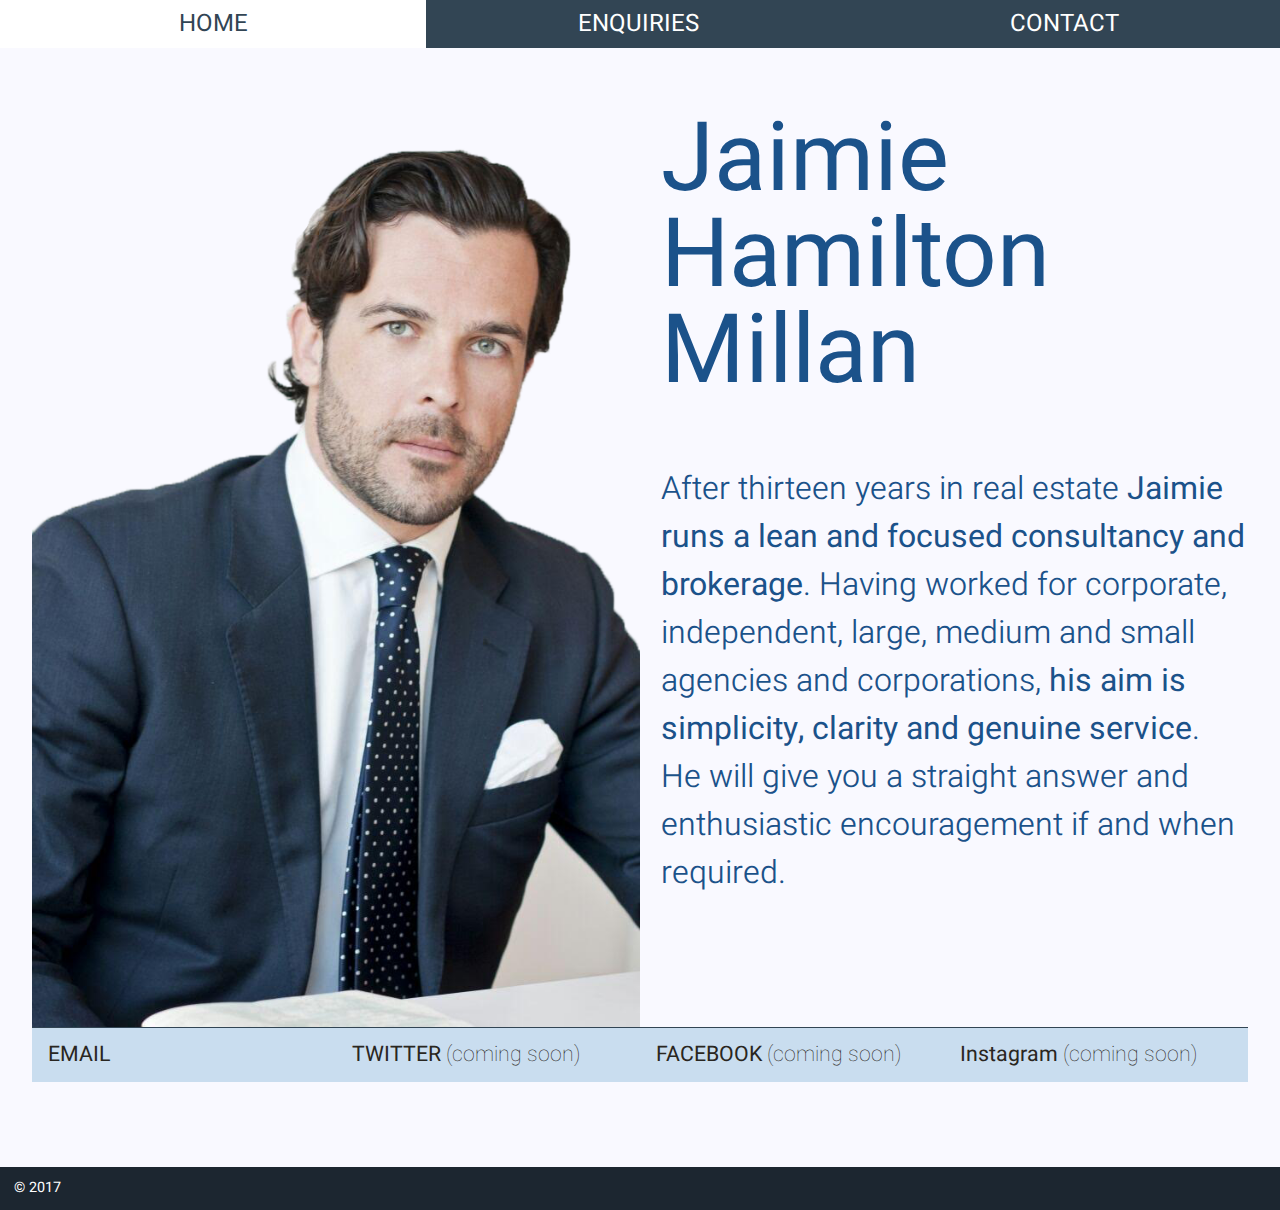
==== commit 8e86942b: "Synchronized build" ====
--- a/index.html
+++ b/index.html
@@ -75,14 +75,6 @@
             <li><a href="../">Home</a></li>
             
                 <li>
-                    <a href="./about/">About</a>
-                </li>
-            
-                <li>
-                    <a href="./blog/">Blog</a>
-                </li>
-            
-                <li>
                     <a href="./enquiries/">Enquiries</a>
                 </li>
             
@@ -95,18 +87,20 @@
 </header>
 <div class="site_content page">
     <div class="body">
+
     <div class="container intro">
         <div class="gr-6 gr-12@mobile profile">
-            <img src="./images/profile_colour.png" alt="">
+            <img src="./images/profile_colour.png" alt="Jaimie Profile">
         </div>
         <div class="gr-6 gr-12@mobile">
             <div class="gutt-a">
-                <h1>Jaimie<br>Hamilton<br>Millan</h1>
+                <h1 class="intro">Jaimie<br>Hamilton<br>Millan</h1>
                 <p>After thirteen years in real estate <strong>Jaimie runs a lean and focused consultancy and brokerage</strong>. Having worked for corporate, independent, large, medium and small agencies and corporations, <strong>his aim is simplicity, clarity and genuine service</strong>. He will give you a straight answer and enthusiastic encouragement if and when required.</p>
 
             </div>
         </div>
     </div>
+
     <div class="container contact-strip">
         <div class="gr-3 gr-12@mobile">
             <a href="./contact">EMAIL</a>
@@ -121,6 +115,7 @@
             <a href="">Instagram <span class="lite">(coming soon)</span></a>
         </div>
     </div>
+
 </div>
 </div>
 <footer class="site_footer">
--- a/static/main.css
+++ b/static/main.css
@@ -1,3 +1,3 @@
-.container:after{content:"";display:table;clear:both}.row:before,.row-reverse:before,.row:after,.row-reverse:after{content:"";display:table}.row:after,.row-reverse:after{clear:both}.row,.row-reverse{zoom:1}.gr-0,.gr-1,.gr-2,.gr-3,.gr-4,.gr-5,.gr-6,.gr-7,.gr-8,.gr-9,.gr-10,.gr-11,.gr-12{display:inline-block;min-height:1px;float:left;-webkit-box-sizing:border-box;-moz-box-sizing:border-box;box-sizing:border-box;vertical-align:top}.gr-adapt{display:table-cell;width:1px;white-space:nowrap !important;-webkit-box-sizing:border-box;-moz-box-sizing:border-box;box-sizing:border-box}.gr-grow{display:table-cell;width:99999px;-webkit-box-sizing:border-box;-moz-box-sizing:border-box;box-sizing:border-box}.push-0,.push-1,.push-2,.push-3,.push-4,.push-5,.push-6,.push-7,.push-8,.push-9,.push-10,.push-11,.push-12{position:relative}.pull-0,.pull-1,.pull-2,.pull-3,.pull-4,.pull-5,.pull-6,.pull-7,.pull-8,.pull-9,.pull-10,.pull-11,.pull-12{position:relative}.nowrap{white-space:nowrap}.nowrap>*{white-space:normal}.wrap{white-space:normal}.gr-centered{display:block !important;float:none !important;margin-left:auto !important;margin-right:auto !important;clear:both !important}@media screen and (max-width: 900px){.container\@mobile:after{content:"";display:table;clear:both}}@media screen and (max-width: 900px){.row\@mobile:before,.row-reverse\@mobile:before,.row\@mobile:after,.row-reverse\@mobile:after{content:"";display:table}.row\@mobile:after,.row-reverse\@mobile:after{clear:both}.row\@mobile,.row-reverse\@mobile{zoom:1}}@media screen and (max-width: 900px){.gr-0\@mobile,.gr-1\@mobile,.gr-2\@mobile,.gr-3\@mobile,.gr-4\@mobile,.gr-5\@mobile,.gr-6\@mobile,.gr-7\@mobile,.gr-8\@mobile,.gr-9\@mobile,.gr-10\@mobile,.gr-11\@mobile,.gr-12\@mobile{display:inline-block;min-height:1px;float:left;-webkit-box-sizing:border-box;-moz-box-sizing:border-box;box-sizing:border-box;vertical-align:top}}@media screen and (max-width: 900px){.gr-adapt\@mobile{display:table-cell;width:1px;white-space:nowrap !important;-webkit-box-sizing:border-box;-moz-box-sizing:border-box;box-sizing:border-box}}@media screen and (max-width: 900px){.gr-grow\@mobile{display:table-cell;width:99999px;-webkit-box-sizing:border-box;-moz-box-sizing:border-box;box-sizing:border-box}}@media screen and (max-width: 900px){.push-0\@mobile,.push-1\@mobile,.push-2\@mobile,.push-3\@mobile,.push-4\@mobile,.push-5\@mobile,.push-6\@mobile,.push-7\@mobile,.push-8\@mobile,.push-9\@mobile,.push-10\@mobile,.push-11\@mobile,.push-12\@mobile{position:relative}}@media screen and (max-width: 900px){.pull-0\@mobile,.pull-1\@mobile,.pull-2\@mobile,.pull-3\@mobile,.pull-4\@mobile,.pull-5\@mobile,.pull-6\@mobile,.pull-7\@mobile,.pull-8\@mobile,.pull-9\@mobile,.pull-10\@mobile,.pull-11\@mobile,.pull-12\@mobile{position:relative}}@media screen and (max-width: 900px){.nowrap\@mobile{white-space:nowrap}.nowrap\@mobile>*{white-space:normal}}@media screen and (max-width: 900px){.wrap\@mobile{white-space:normal}}@media screen and (max-width: 900px){.gr-centered\@mobile{display:block !important;float:none !important;margin-left:auto !important;margin-right:auto !important;clear:both !important}}@media screen and (max-width: 1200px){.container\@landscape:after{content:"";display:table;clear:both}}@media screen and (max-width: 1200px){.row\@landscape:before,.row-reverse\@landscape:before,.row\@landscape:after,.row-reverse\@landscape:after{content:"";display:table}.row\@landscape:after,.row-reverse\@landscape:after{clear:both}.row\@landscape,.row-reverse\@landscape{zoom:1}}@media screen and (max-width: 1200px){.gr-0\@landscape,.gr-1\@landscape,.gr-2\@landscape,.gr-3\@landscape,.gr-4\@landscape,.gr-5\@landscape,.gr-6\@landscape,.gr-7\@landscape,.gr-8\@landscape,.gr-9\@landscape,.gr-10\@landscape,.gr-11\@landscape,.gr-12\@landscape{display:inline-block;min-height:1px;float:left;-webkit-box-sizing:border-box;-moz-box-sizing:border-box;box-sizing:border-box;vertical-align:top}}@media screen and (max-width: 1200px){.gr-adapt\@landscape{display:table-cell;width:1px;white-space:nowrap !important;-webkit-box-sizing:border-box;-moz-box-sizing:border-box;box-sizing:border-box}}@media screen and (max-width: 1200px){.gr-grow\@landscape{display:table-cell;width:99999px;-webkit-box-sizing:border-box;-moz-box-sizing:border-box;box-sizing:border-box}}@media screen and (max-width: 1200px){.push-0\@landscape,.push-1\@landscape,.push-2\@landscape,.push-3\@landscape,.push-4\@landscape,.push-5\@landscape,.push-6\@landscape,.push-7\@landscape,.push-8\@landscape,.push-9\@landscape,.push-10\@landscape,.push-11\@landscape,.push-12\@landscape{position:relative}}@media screen and (max-width: 1200px){.pull-0\@landscape,.pull-1\@landscape,.pull-2\@landscape,.pull-3\@landscape,.pull-4\@landscape,.pull-5\@landscape,.pull-6\@landscape,.pull-7\@landscape,.pull-8\@landscape,.pull-9\@landscape,.pull-10\@landscape,.pull-11\@landscape,.pull-12\@landscape{position:relative}}@media screen and (max-width: 1200px){.nowrap\@landscape{white-space:nowrap}.nowrap\@landscape>*{white-space:normal}}@media screen and (max-width: 1200px){.wrap\@landscape{white-space:normal}}@media screen and (max-width: 1200px){.gr-centered\@landscape{display:block !important;float:none !important;margin-left:auto !important;margin-right:auto !important;clear:both !important}}@media screen and (max-width: 400px){@-ms-viewport{width:device-width}}#gridle-settings{content:'{ "version" : "2.0.48", "states" : { "default":{ "name" : "default", "min-width" : null, "max-width" : null, "query" : null, "classes" : true, "context" : "12", "column-width" : null, "gutter-width" : "0px", "gutter-height" : "0", "gutter-top" : "0", "gutter-right" : "0px", "gutter-bottom" : "0", "gutter-left" : "0px", "direction" : "ltr", "dir-attribute" : false, "name-multiplicator" : "1", "states-classes" : false, "classes-prefix" : null, "_" : true }, "mobile":{ "name" : "mobile", "min-width" : null, "max-width" : "900px", "query" : "screen and (max-width: 900px)", "classes" : true, "context" : "12", "column-width" : null, "gutter-width" : "0px", "gutter-height" : "0", "gutter-top" : "0", "gutter-right" : "0px", "gutter-bottom" : "0", "gutter-left" : "0px", "direction" : "ltr", "dir-attribute" : false, "name-multiplicator" : "1", "states-classes" : false, "classes-prefix" : null, "_" : true }, "landscape":{ "name" : "landscape", "min-width" : null, "max-width" : "1200px", "query" : "screen and (max-width: 1200px)", "classes" : true, "context" : "12", "column-width" : null, "gutter-width" : "0px", "gutter-height" : "0", "gutter-top" : "0", "gutter-right" : "0px", "gutter-bottom" : "0", "gutter-left" : "0px", "direction" : "ltr", "dir-attribute" : false, "name-multiplicator" : "1", "states-classes" : false, "classes-prefix" : null, "_" : true }} }'}.gr-0{width:0%}.push-0{left:0%;right:auto}.pull-0{right:0%;left:auto}.prefix-0{margin-left:0%}.suffix-0{margin-right:0%}.gr-1{width:8.33333%}.push-1{left:8.33333%;right:auto}.pull-1{right:8.33333%;left:auto}.prefix-1{margin-left:8.33333%}.suffix-1{margin-right:8.33333%}.gr-2{width:16.66667%}.push-2{left:16.66667%;right:auto}.pull-2{right:16.66667%;left:auto}.prefix-2{margin-left:16.66667%}.suffix-2{margin-right:16.66667%}.gr-3{width:25%}.push-3{left:25%;right:auto}.pull-3{right:25%;left:auto}.prefix-3{margin-left:25%}.suffix-3{margin-right:25%}.gr-4{width:33.33333%}.push-4{left:33.33333%;right:auto}.pull-4{right:33.33333%;left:auto}.prefix-4{margin-left:33.33333%}.suffix-4{margin-right:33.33333%}.gr-5{width:41.66667%}.push-5{left:41.66667%;right:auto}.pull-5{right:41.66667%;left:auto}.prefix-5{margin-left:41.66667%}.suffix-5{margin-right:41.66667%}.gr-6{width:50%}.push-6{left:50%;right:auto}.pull-6{right:50%;left:auto}.prefix-6{margin-left:50%}.suffix-6{margin-right:50%}.gr-7{width:58.33333%}.push-7{left:58.33333%;right:auto}.pull-7{right:58.33333%;left:auto}.prefix-7{margin-left:58.33333%}.suffix-7{margin-right:58.33333%}.gr-8{width:66.66667%}.push-8{left:66.66667%;right:auto}.pull-8{right:66.66667%;left:auto}.prefix-8{margin-left:66.66667%}.suffix-8{margin-right:66.66667%}.gr-9{width:75%}.push-9{left:75%;right:auto}.pull-9{right:75%;left:auto}.prefix-9{margin-left:75%}.suffix-9{margin-right:75%}.gr-10{width:83.33333%}.push-10{left:83.33333%;right:auto}.pull-10{right:83.33333%;left:auto}.prefix-10{margin-left:83.33333%}.suffix-10{margin-right:83.33333%}.gr-11{width:91.66667%}.push-11{left:91.66667%;right:auto}.pull-11{right:91.66667%;left:auto}.prefix-11{margin-left:91.66667%}.suffix-11{margin-right:91.66667%}.gr-12{width:100%}.push-12{left:100%;right:auto}.pull-12{right:100%;left:auto}.prefix-12{margin-left:100%}.suffix-12{margin-right:100%}.float-left{float:left}.float-right{float:right}.clear{clear:both}.clear-left{clear:left}.clear-right{clear:right}.no-gutter{padding-top:0;padding-right:0;padding-bottom:0;padding-left:0}.no-gutter-left{padding-left:0}.no-gutter-right{padding-right:0}.no-gutter-top{padding-top:0}.no-gutter-bottom{padding-bottom:0}.auto-height{height:inherit}.row{padding-left:0 !important;padding-right:0 !important;margin-left:-0px;margin-right:-0px}[class*="no-gutter"]>.row{margin-left:0 !important;margin-right:0 !important}.row-reverse{padding-left:0 !important;padding-right:0 !important;margin-left:-0px;margin-right:-0px;transform:rotateY(180deg)}.row-reverse>[class*="gr-"]{transform:rotateY(-180deg)}[class*="no-gutter"]>.row-reverse{margin-left:0 !important;margin-right:0 !important}.row-full{width:100vw;margin-left:50% !important;margin-right:0 !important;-webkit-transform:translateX(-50%);-moz-transition:translateX(-50%);-ms-transform:translateX(-50%);-o-transform:translateX(-50%);transform:translateX(-50%)}.col{padding-left:0 !important;padding-right:0 !important;margin-left:-0px;margin-right:-0px}.col-reverse{padding-left:0 !important;padding-right:0 !important;margin-left:-0px;margin-right:-0px;transform:rotateX(180deg)}.col-reverse>[class*="gr-"]{transform:rotateX(-180deg)}.gr-table{display:table-cell;float:none;vertical-align:top}.row-align-left{font-size:0;clear:both;text-align:left}.row-align-left>*{float:none !important;vertical-align:bottom;font-size:1rem}@-moz-document url-prefix(){.row-align-left>*{margin-right:-0.5px}}.row-align-center{font-size:0;clear:both;text-align:center}.row-align-center>*{float:none !important;vertical-align:bottom;font-size:1rem}@-moz-document url-prefix(){.row-align-center>*{margin-right:-0.5px}}.row-align-center>*{text-align:left}.row-align-right{font-size:0;clear:both;text-align:right}.row-align-right>*{float:none !important;vertical-align:bottom;font-size:1rem}@-moz-document url-prefix(){.row-align-right>*{margin-right:-0.5px}}.row-align-right>*{text-align:left}.row-align-middle{font-size:0;clear:both;vertical-align:middle}.row-align-middle>*{float:none !important;vertical-align:middle;font-size:1rem}@-moz-document url-prefix(){.row-align-middle>*{margin-right:-0.5px}}.row-align-top{font-size:0;clear:both;vertical-align:top}.row-align-top>*{float:none !important;vertical-align:top;font-size:1rem}@-moz-document url-prefix(){.row-align-top>*{margin-right:-0.5px}}.row-align-bottom{font-size:0;clear:both;vertical-align:bottom}.row-align-bottom>*{float:none !important;vertical-align:bottom;font-size:1rem}@-moz-document url-prefix(){.row-align-bottom>*{margin-right:-0.5px}}.hide{display:none}.not-visible{visibility:hidden}.show{display:block}.show-inline{display:inline-block}.visible{visibility:visible}.row-debug{position:relative;z-index:99999;overflow:hidden}.row-debug:before{pointer-events:none;content:'';position:absolute;top:0;left:0;width:100%;height:99999px;background:linear-gradient(to right, transparent 50%, rgba(0,0,0,0.02) 50%);background-size:16.66667% 100%;z-index:99999}body{direction:ltr}@media screen and (max-width: 900px){.gr-0\@mobile{width:0%}.push-0\@mobile{left:0%;right:auto}.pull-0\@mobile{right:0%;left:auto}.prefix-0\@mobile{margin-left:0%}.suffix-0\@mobile{margin-right:0%}.gr-1\@mobile{width:8.33333%}.push-1\@mobile{left:8.33333%;right:auto}.pull-1\@mobile{right:8.33333%;left:auto}.prefix-1\@mobile{margin-left:8.33333%}.suffix-1\@mobile{margin-right:8.33333%}.gr-2\@mobile{width:16.66667%}.push-2\@mobile{left:16.66667%;right:auto}.pull-2\@mobile{right:16.66667%;left:auto}.prefix-2\@mobile{margin-left:16.66667%}.suffix-2\@mobile{margin-right:16.66667%}.gr-3\@mobile{width:25%}.push-3\@mobile{left:25%;right:auto}.pull-3\@mobile{right:25%;left:auto}.prefix-3\@mobile{margin-left:25%}.suffix-3\@mobile{margin-right:25%}.gr-4\@mobile{width:33.33333%}.push-4\@mobile{left:33.33333%;right:auto}.pull-4\@mobile{right:33.33333%;left:auto}.prefix-4\@mobile{margin-left:33.33333%}.suffix-4\@mobile{margin-right:33.33333%}.gr-5\@mobile{width:41.66667%}.push-5\@mobile{left:41.66667%;right:auto}.pull-5\@mobile{right:41.66667%;left:auto}.prefix-5\@mobile{margin-left:41.66667%}.suffix-5\@mobile{margin-right:41.66667%}.gr-6\@mobile{width:50%}.push-6\@mobile{left:50%;right:auto}.pull-6\@mobile{right:50%;left:auto}.prefix-6\@mobile{margin-left:50%}.suffix-6\@mobile{margin-right:50%}.gr-7\@mobile{width:58.33333%}.push-7\@mobile{left:58.33333%;right:auto}.pull-7\@mobile{right:58.33333%;left:auto}.prefix-7\@mobile{margin-left:58.33333%}.suffix-7\@mobile{margin-right:58.33333%}.gr-8\@mobile{width:66.66667%}.push-8\@mobile{left:66.66667%;right:auto}.pull-8\@mobile{right:66.66667%;left:auto}.prefix-8\@mobile{margin-left:66.66667%}.suffix-8\@mobile{margin-right:66.66667%}.gr-9\@mobile{width:75%}.push-9\@mobile{left:75%;right:auto}.pull-9\@mobile{right:75%;left:auto}.prefix-9\@mobile{margin-left:75%}.suffix-9\@mobile{margin-right:75%}.gr-10\@mobile{width:83.33333%}.push-10\@mobile{left:83.33333%;right:auto}.pull-10\@mobile{right:83.33333%;left:auto}.prefix-10\@mobile{margin-left:83.33333%}.suffix-10\@mobile{margin-right:83.33333%}.gr-11\@mobile{width:91.66667%}.push-11\@mobile{left:91.66667%;right:auto}.pull-11\@mobile{right:91.66667%;left:auto}.prefix-11\@mobile{margin-left:91.66667%}.suffix-11\@mobile{margin-right:91.66667%}.gr-12\@mobile{width:100%}.push-12\@mobile{left:100%;right:auto}.pull-12\@mobile{right:100%;left:auto}.prefix-12\@mobile{margin-left:100%}.suffix-12\@mobile{margin-right:100%}.float-left\@mobile{float:left}.float-right\@mobile{float:right}.clear\@mobile{clear:both}.clear-left\@mobile{clear:left}.clear-right\@mobile{clear:right}.no-gutter\@mobile{padding-top:0;padding-right:0;padding-bottom:0;padding-left:0}.no-gutter-left\@mobile{padding-left:0}.no-gutter-right\@mobile{padding-right:0}.no-gutter-top\@mobile{padding-top:0}.no-gutter-bottom\@mobile{padding-bottom:0}.auto-height\@mobile{height:inherit}.row\@mobile{padding-left:0 !important;padding-right:0 !important;margin-left:-0px;margin-right:-0px}[class*="no-gutter"]>.row\@mobile{margin-left:0 !important;margin-right:0 !important}.row-reverse\@mobile{padding-left:0 !important;padding-right:0 !important;margin-left:-0px;margin-right:-0px;transform:rotateY(180deg)}.row-reverse\@mobile>[class*="gr-"]{transform:rotateY(-180deg)}[class*="no-gutter"]>.row-reverse\@mobile{margin-left:0 !important;margin-right:0 !important}.row-full\@mobile{width:100vw;margin-left:50% !important;margin-right:0 !important;-webkit-transform:translateX(-50%);-moz-transition:translateX(-50%);-ms-transform:translateX(-50%);-o-transform:translateX(-50%);transform:translateX(-50%)}.col\@mobile{padding-left:0 !important;padding-right:0 !important;margin-left:-0px;margin-right:-0px}.col-reverse\@mobile{padding-left:0 !important;padding-right:0 !important;margin-left:-0px;margin-right:-0px;transform:rotateX(180deg)}.col-reverse\@mobile>[class*="gr-"]{transform:rotateX(-180deg)}.gr-table\@mobile{display:table-cell;float:none;vertical-align:top}.row-align-left\@mobile{font-size:0;clear:both;text-align:left}.row-align-left\@mobile>*{float:none !important;vertical-align:bottom;font-size:1rem}@-moz-document url-prefix(){.row-align-left\@mobile>*{margin-right:-0.5px}}.row-align-center\@mobile{font-size:0;clear:both;text-align:center}.row-align-center\@mobile>*{float:none !important;vertical-align:bottom;font-size:1rem}@-moz-document url-prefix(){.row-align-center\@mobile>*{margin-right:-0.5px}}.row-align-center\@mobile>*{text-align:left}.row-align-right\@mobile{font-size:0;clear:both;text-align:right}.row-align-right\@mobile>*{float:none !important;vertical-align:bottom;font-size:1rem}@-moz-document url-prefix(){.row-align-right\@mobile>*{margin-right:-0.5px}}.row-align-right\@mobile>*{text-align:left}.row-align-middle\@mobile{font-size:0;clear:both;vertical-align:middle}.row-align-middle\@mobile>*{float:none !important;vertical-align:middle;font-size:1rem}@-moz-document url-prefix(){.row-align-middle\@mobile>*{margin-right:-0.5px}}.row-align-top\@mobile{font-size:0;clear:both;vertical-align:top}.row-align-top\@mobile>*{float:none !important;vertical-align:top;font-size:1rem}@-moz-document url-prefix(){.row-align-top\@mobile>*{margin-right:-0.5px}}.row-align-bottom\@mobile{font-size:0;clear:both;vertical-align:bottom}.row-align-bottom\@mobile>*{float:none !important;vertical-align:bottom;font-size:1rem}@-moz-document url-prefix(){.row-align-bottom\@mobile>*{margin-right:-0.5px}}.hide\@mobile{display:none}.not-visible\@mobile{visibility:hidden}.show\@mobile{display:block}.show-inline\@mobile{display:inline-block}.visible\@mobile{visibility:visible}.row-debug\@mobile{position:relative;z-index:99999;overflow:hidden}.row-debug\@mobile:before{pointer-events:none;content:'';position:absolute;top:0;left:0;width:100%;height:99999px;background:linear-gradient(to right, transparent 50%, rgba(0,0,0,0.02) 50%);background-size:16.66667% 100%;z-index:99999}body{direction:ltr}}@media screen and (max-width: 1200px){.gr-0\@landscape{width:0%}.push-0\@landscape{left:0%;right:auto}.pull-0\@landscape{right:0%;left:auto}.prefix-0\@landscape{margin-left:0%}.suffix-0\@landscape{margin-right:0%}.gr-1\@landscape{width:8.33333%}.push-1\@landscape{left:8.33333%;right:auto}.pull-1\@landscape{right:8.33333%;left:auto}.prefix-1\@landscape{margin-left:8.33333%}.suffix-1\@landscape{margin-right:8.33333%}.gr-2\@landscape{width:16.66667%}.push-2\@landscape{left:16.66667%;right:auto}.pull-2\@landscape{right:16.66667%;left:auto}.prefix-2\@landscape{margin-left:16.66667%}.suffix-2\@landscape{margin-right:16.66667%}.gr-3\@landscape{width:25%}.push-3\@landscape{left:25%;right:auto}.pull-3\@landscape{right:25%;left:auto}.prefix-3\@landscape{margin-left:25%}.suffix-3\@landscape{margin-right:25%}.gr-4\@landscape{width:33.33333%}.push-4\@landscape{left:33.33333%;right:auto}.pull-4\@landscape{right:33.33333%;left:auto}.prefix-4\@landscape{margin-left:33.33333%}.suffix-4\@landscape{margin-right:33.33333%}.gr-5\@landscape{width:41.66667%}.push-5\@landscape{left:41.66667%;right:auto}.pull-5\@landscape{right:41.66667%;left:auto}.prefix-5\@landscape{margin-left:41.66667%}.suffix-5\@landscape{margin-right:41.66667%}.gr-6\@landscape{width:50%}.push-6\@landscape{left:50%;right:auto}.pull-6\@landscape{right:50%;left:auto}.prefix-6\@landscape{margin-left:50%}.suffix-6\@landscape{margin-right:50%}.gr-7\@landscape{width:58.33333%}.push-7\@landscape{left:58.33333%;right:auto}.pull-7\@landscape{right:58.33333%;left:auto}.prefix-7\@landscape{margin-left:58.33333%}.suffix-7\@landscape{margin-right:58.33333%}.gr-8\@landscape{width:66.66667%}.push-8\@landscape{left:66.66667%;right:auto}.pull-8\@landscape{right:66.66667%;left:auto}.prefix-8\@landscape{margin-left:66.66667%}.suffix-8\@landscape{margin-right:66.66667%}.gr-9\@landscape{width:75%}.push-9\@landscape{left:75%;right:auto}.pull-9\@landscape{right:75%;left:auto}.prefix-9\@landscape{margin-left:75%}.suffix-9\@landscape{margin-right:75%}.gr-10\@landscape{width:83.33333%}.push-10\@landscape{left:83.33333%;right:auto}.pull-10\@landscape{right:83.33333%;left:auto}.prefix-10\@landscape{margin-left:83.33333%}.suffix-10\@landscape{margin-right:83.33333%}.gr-11\@landscape{width:91.66667%}.push-11\@landscape{left:91.66667%;right:auto}.pull-11\@landscape{right:91.66667%;left:auto}.prefix-11\@landscape{margin-left:91.66667%}.suffix-11\@landscape{margin-right:91.66667%}.gr-12\@landscape{width:100%}.push-12\@landscape{left:100%;right:auto}.pull-12\@landscape{right:100%;left:auto}.prefix-12\@landscape{margin-left:100%}.suffix-12\@landscape{margin-right:100%}.float-left\@landscape{float:left}.float-right\@landscape{float:right}.clear\@landscape{clear:both}.clear-left\@landscape{clear:left}.clear-right\@landscape{clear:right}.no-gutter\@landscape{padding-top:0;padding-right:0;padding-bottom:0;padding-left:0}.no-gutter-left\@landscape{padding-left:0}.no-gutter-right\@landscape{padding-right:0}.no-gutter-top\@landscape{padding-top:0}.no-gutter-bottom\@landscape{padding-bottom:0}.auto-height\@landscape{height:inherit}.row\@landscape{padding-left:0 !important;padding-right:0 !important;margin-left:-0px;margin-right:-0px}[class*="no-gutter"]>.row\@landscape{margin-left:0 !important;margin-right:0 !important}.row-reverse\@landscape{padding-left:0 !important;padding-right:0 !important;margin-left:-0px;margin-right:-0px;transform:rotateY(180deg)}.row-reverse\@landscape>[class*="gr-"]{transform:rotateY(-180deg)}[class*="no-gutter"]>.row-reverse\@landscape{margin-left:0 !important;margin-right:0 !important}.row-full\@landscape{width:100vw;margin-left:50% !important;margin-right:0 !important;-webkit-transform:translateX(-50%);-moz-transition:translateX(-50%);-ms-transform:translateX(-50%);-o-transform:translateX(-50%);transform:translateX(-50%)}.col\@landscape{padding-left:0 !important;padding-right:0 !important;margin-left:-0px;margin-right:-0px}.col-reverse\@landscape{padding-left:0 !important;padding-right:0 !important;margin-left:-0px;margin-right:-0px;transform:rotateX(180deg)}.col-reverse\@landscape>[class*="gr-"]{transform:rotateX(-180deg)}.gr-table\@landscape{display:table-cell;float:none;vertical-align:top}.row-align-left\@landscape{font-size:0;clear:both;text-align:left}.row-align-left\@landscape>*{float:none !important;vertical-align:bottom;font-size:1rem}@-moz-document url-prefix(){.row-align-left\@landscape>*{margin-right:-0.5px}}.row-align-center\@landscape{font-size:0;clear:both;text-align:center}.row-align-center\@landscape>*{float:none !important;vertical-align:bottom;font-size:1rem}@-moz-document url-prefix(){.row-align-center\@landscape>*{margin-right:-0.5px}}.row-align-center\@landscape>*{text-align:left}.row-align-right\@landscape{font-size:0;clear:both;text-align:right}.row-align-right\@landscape>*{float:none !important;vertical-align:bottom;font-size:1rem}@-moz-document url-prefix(){.row-align-right\@landscape>*{margin-right:-0.5px}}.row-align-right\@landscape>*{text-align:left}.row-align-middle\@landscape{font-size:0;clear:both;vertical-align:middle}.row-align-middle\@landscape>*{float:none !important;vertical-align:middle;font-size:1rem}@-moz-document url-prefix(){.row-align-middle\@landscape>*{margin-right:-0.5px}}.row-align-top\@landscape{font-size:0;clear:both;vertical-align:top}.row-align-top\@landscape>*{float:none !important;vertical-align:top;font-size:1rem}@-moz-document url-prefix(){.row-align-top\@landscape>*{margin-right:-0.5px}}.row-align-bottom\@landscape{font-size:0;clear:both;vertical-align:bottom}.row-align-bottom\@landscape>*{float:none !important;vertical-align:bottom;font-size:1rem}@-moz-document url-prefix(){.row-align-bottom\@landscape>*{margin-right:-0.5px}}.hide\@landscape{display:none}.not-visible\@landscape{visibility:hidden}.show\@landscape{display:block}.show-inline\@landscape{display:inline-block}.visible\@landscape{visibility:visible}.row-debug\@landscape{position:relative;z-index:99999;overflow:hidden}.row-debug\@landscape:before{pointer-events:none;content:'';position:absolute;top:0;left:0;width:100%;height:99999px;background:linear-gradient(to right, transparent 50%, rgba(0,0,0,0.02) 50%);background-size:16.66667% 100%;z-index:99999}body{direction:ltr}}[class*="gr-"]>[class^="row"],[class*="gr-"]>[class^="col"]{margin-left:-0px;margin-right:-0px}@media screen and (max-width: 900px){[class*="gr-"]>[class^="row"],[class*="gr-"]>[class^="col"]{margin-left:-0px;margin-right:-0px}}@media screen and (max-width: 1200px){[class*="gr-"]>[class^="row"],[class*="gr-"]>[class^="col"]{margin-left:-0px;margin-right:-0px}}img.hflip{-moz-transform:scaleX(-1);-o-transform:scaleX(-1);-webkit-transform:scaleX(-1);transform:scaleX(-1);filter:FlipH;-ms-filter:"FlipH"}header nav.step-nav{font-size:1.5em;font-weight:400}header nav.step-nav li{background-color:#324554;transition:.3s background-color}header nav.step-nav a{display:block;text-transform:uppercase;color:white;transition:.3s color}header nav.step-nav li:hover a{color:#324554}header nav.step-nav li:hover{background-color:white}header nav.step-nav li.active{background-color:white}header nav.step-nav li.active a{color:#324554;font-weight:100}@media screen and (min-width: 900px){header nav.step-nav li{display:inline-block;width:20%;margin-right:-7px}}footer{font-size:0.6rem;padding:1em;background-color:#1c2630;color:white}@media screen and (min-width: 900px){footer{font-size:0.9rem}}nav.step-nav img{width:auto;height:1.25em;vertical-align:sub}nav.step-nav ul{list-style:none;margin:0;padding:0}nav.step-nav ul li{text-align:center;line-height:2em;height:2em}nav.step-nav ul .active{font-weight:600}nav.step-nav ul li a{text-decoration:none}*,*::after,*::before{box-sizing:border-box}button,input,optgroup,select,textarea{margin:0}html,body{height:100%}body{font-family:'Heebo', 'Verdana', sans-serif;font-size:0.75rem;font-weight:400;line-height:1;margin:0;background:#324554;color:#1b528a}h1{font-size:4rem;font-weight:400}h2{font-weight:400}a{color:#292621}a:hover{color:#33bbdf}p{line-height:1.5em;font-weight:300}.site_content{background-color:#f9f9ff}.lite{font-weight:100}div.page{margin:0 auto;max-width:1600px}.body{font-size:1.333em;height:100%;padding:0 1rem}.intro p{font-size:1.5em}.pinboard{background-color:#d2e7ef}.pinboard .inst{padding:0 1em}.profile img{display:block;max-width:100%;height:auto}.contact-strip{background-color:#c9ddef;margin-bottom:4em}.contact-strip a{display:block;padding:1rem;text-decoration:none;transition-property:background-color;transition-duration:0.5s;border-bottom:1px solid #324554}.contact-strip a:hover{background-color:rgba(124,124,124,0.4);color:white}#submit{font-size:1.25rem;font-weight:100;margin-top:1em;margin-bottom:2em;padding:1em}.rj{text-align:right}@media screen and (min-width: 900px){body{font-size:1rem}h1{font-size:6rem}.body{padding:0 2rem}.profile img{margin-top:4rem}.contact-strip{border-top:1px solid #324554}.contact-strip a{border-bottom:none}.gutt-a{margin-left:1em}}
+.container:after{content:"";display:table;clear:both}.row:before,.row-reverse:before,.row:after,.row-reverse:after{content:"";display:table}.row:after,.row-reverse:after{clear:both}.row,.row-reverse{zoom:1}.gr-0,.gr-1,.gr-2,.gr-3,.gr-4,.gr-5,.gr-6,.gr-7,.gr-8,.gr-9,.gr-10,.gr-11,.gr-12{display:inline-block;min-height:1px;float:left;-webkit-box-sizing:border-box;-moz-box-sizing:border-box;box-sizing:border-box;vertical-align:top}.gr-adapt{display:table-cell;width:1px;white-space:nowrap !important;-webkit-box-sizing:border-box;-moz-box-sizing:border-box;box-sizing:border-box}.gr-grow{display:table-cell;width:99999px;-webkit-box-sizing:border-box;-moz-box-sizing:border-box;box-sizing:border-box}.push-0,.push-1,.push-2,.push-3,.push-4,.push-5,.push-6,.push-7,.push-8,.push-9,.push-10,.push-11,.push-12{position:relative}.pull-0,.pull-1,.pull-2,.pull-3,.pull-4,.pull-5,.pull-6,.pull-7,.pull-8,.pull-9,.pull-10,.pull-11,.pull-12{position:relative}.nowrap{white-space:nowrap}.nowrap>*{white-space:normal}.wrap{white-space:normal}.gr-centered{display:block !important;float:none !important;margin-left:auto !important;margin-right:auto !important;clear:both !important}@media screen and (max-width: 900px){.container\@mobile:after{content:"";display:table;clear:both}}@media screen and (max-width: 900px){.row\@mobile:before,.row-reverse\@mobile:before,.row\@mobile:after,.row-reverse\@mobile:after{content:"";display:table}.row\@mobile:after,.row-reverse\@mobile:after{clear:both}.row\@mobile,.row-reverse\@mobile{zoom:1}}@media screen and (max-width: 900px){.gr-0\@mobile,.gr-1\@mobile,.gr-2\@mobile,.gr-3\@mobile,.gr-4\@mobile,.gr-5\@mobile,.gr-6\@mobile,.gr-7\@mobile,.gr-8\@mobile,.gr-9\@mobile,.gr-10\@mobile,.gr-11\@mobile,.gr-12\@mobile{display:inline-block;min-height:1px;float:left;-webkit-box-sizing:border-box;-moz-box-sizing:border-box;box-sizing:border-box;vertical-align:top}}@media screen and (max-width: 900px){.gr-adapt\@mobile{display:table-cell;width:1px;white-space:nowrap !important;-webkit-box-sizing:border-box;-moz-box-sizing:border-box;box-sizing:border-box}}@media screen and (max-width: 900px){.gr-grow\@mobile{display:table-cell;width:99999px;-webkit-box-sizing:border-box;-moz-box-sizing:border-box;box-sizing:border-box}}@media screen and (max-width: 900px){.push-0\@mobile,.push-1\@mobile,.push-2\@mobile,.push-3\@mobile,.push-4\@mobile,.push-5\@mobile,.push-6\@mobile,.push-7\@mobile,.push-8\@mobile,.push-9\@mobile,.push-10\@mobile,.push-11\@mobile,.push-12\@mobile{position:relative}}@media screen and (max-width: 900px){.pull-0\@mobile,.pull-1\@mobile,.pull-2\@mobile,.pull-3\@mobile,.pull-4\@mobile,.pull-5\@mobile,.pull-6\@mobile,.pull-7\@mobile,.pull-8\@mobile,.pull-9\@mobile,.pull-10\@mobile,.pull-11\@mobile,.pull-12\@mobile{position:relative}}@media screen and (max-width: 900px){.nowrap\@mobile{white-space:nowrap}.nowrap\@mobile>*{white-space:normal}}@media screen and (max-width: 900px){.wrap\@mobile{white-space:normal}}@media screen and (max-width: 900px){.gr-centered\@mobile{display:block !important;float:none !important;margin-left:auto !important;margin-right:auto !important;clear:both !important}}@media screen and (max-width: 1200px){.container\@landscape:after{content:"";display:table;clear:both}}@media screen and (max-width: 1200px){.row\@landscape:before,.row-reverse\@landscape:before,.row\@landscape:after,.row-reverse\@landscape:after{content:"";display:table}.row\@landscape:after,.row-reverse\@landscape:after{clear:both}.row\@landscape,.row-reverse\@landscape{zoom:1}}@media screen and (max-width: 1200px){.gr-0\@landscape,.gr-1\@landscape,.gr-2\@landscape,.gr-3\@landscape,.gr-4\@landscape,.gr-5\@landscape,.gr-6\@landscape,.gr-7\@landscape,.gr-8\@landscape,.gr-9\@landscape,.gr-10\@landscape,.gr-11\@landscape,.gr-12\@landscape{display:inline-block;min-height:1px;float:left;-webkit-box-sizing:border-box;-moz-box-sizing:border-box;box-sizing:border-box;vertical-align:top}}@media screen and (max-width: 1200px){.gr-adapt\@landscape{display:table-cell;width:1px;white-space:nowrap !important;-webkit-box-sizing:border-box;-moz-box-sizing:border-box;box-sizing:border-box}}@media screen and (max-width: 1200px){.gr-grow\@landscape{display:table-cell;width:99999px;-webkit-box-sizing:border-box;-moz-box-sizing:border-box;box-sizing:border-box}}@media screen and (max-width: 1200px){.push-0\@landscape,.push-1\@landscape,.push-2\@landscape,.push-3\@landscape,.push-4\@landscape,.push-5\@landscape,.push-6\@landscape,.push-7\@landscape,.push-8\@landscape,.push-9\@landscape,.push-10\@landscape,.push-11\@landscape,.push-12\@landscape{position:relative}}@media screen and (max-width: 1200px){.pull-0\@landscape,.pull-1\@landscape,.pull-2\@landscape,.pull-3\@landscape,.pull-4\@landscape,.pull-5\@landscape,.pull-6\@landscape,.pull-7\@landscape,.pull-8\@landscape,.pull-9\@landscape,.pull-10\@landscape,.pull-11\@landscape,.pull-12\@landscape{position:relative}}@media screen and (max-width: 1200px){.nowrap\@landscape{white-space:nowrap}.nowrap\@landscape>*{white-space:normal}}@media screen and (max-width: 1200px){.wrap\@landscape{white-space:normal}}@media screen and (max-width: 1200px){.gr-centered\@landscape{display:block !important;float:none !important;margin-left:auto !important;margin-right:auto !important;clear:both !important}}@media screen and (max-width: 400px){@-ms-viewport{width:device-width}}#gridle-settings{content:'{ "version" : "2.0.48", "states" : { "default":{ "name" : "default", "min-width" : null, "max-width" : null, "query" : null, "classes" : true, "context" : "12", "column-width" : null, "gutter-width" : "0px", "gutter-height" : "0", "gutter-top" : "0", "gutter-right" : "0px", "gutter-bottom" : "0", "gutter-left" : "0px", "direction" : "ltr", "dir-attribute" : false, "name-multiplicator" : "1", "states-classes" : false, "classes-prefix" : null, "_" : true }, "mobile":{ "name" : "mobile", "min-width" : null, "max-width" : "900px", "query" : "screen and (max-width: 900px)", "classes" : true, "context" : "12", "column-width" : null, "gutter-width" : "0px", "gutter-height" : "0", "gutter-top" : "0", "gutter-right" : "0px", "gutter-bottom" : "0", "gutter-left" : "0px", "direction" : "ltr", "dir-attribute" : false, "name-multiplicator" : "1", "states-classes" : false, "classes-prefix" : null, "_" : true }, "landscape":{ "name" : "landscape", "min-width" : null, "max-width" : "1200px", "query" : "screen and (max-width: 1200px)", "classes" : true, "context" : "12", "column-width" : null, "gutter-width" : "0px", "gutter-height" : "0", "gutter-top" : "0", "gutter-right" : "0px", "gutter-bottom" : "0", "gutter-left" : "0px", "direction" : "ltr", "dir-attribute" : false, "name-multiplicator" : "1", "states-classes" : false, "classes-prefix" : null, "_" : true }} }'}.gr-0{width:0%}.push-0{left:0%;right:auto}.pull-0{right:0%;left:auto}.prefix-0{margin-left:0%}.suffix-0{margin-right:0%}.gr-1{width:8.33333%}.push-1{left:8.33333%;right:auto}.pull-1{right:8.33333%;left:auto}.prefix-1{margin-left:8.33333%}.suffix-1{margin-right:8.33333%}.gr-2{width:16.66667%}.push-2{left:16.66667%;right:auto}.pull-2{right:16.66667%;left:auto}.prefix-2{margin-left:16.66667%}.suffix-2{margin-right:16.66667%}.gr-3{width:25%}.push-3{left:25%;right:auto}.pull-3{right:25%;left:auto}.prefix-3{margin-left:25%}.suffix-3{margin-right:25%}.gr-4{width:33.33333%}.push-4{left:33.33333%;right:auto}.pull-4{right:33.33333%;left:auto}.prefix-4{margin-left:33.33333%}.suffix-4{margin-right:33.33333%}.gr-5{width:41.66667%}.push-5{left:41.66667%;right:auto}.pull-5{right:41.66667%;left:auto}.prefix-5{margin-left:41.66667%}.suffix-5{margin-right:41.66667%}.gr-6{width:50%}.push-6{left:50%;right:auto}.pull-6{right:50%;left:auto}.prefix-6{margin-left:50%}.suffix-6{margin-right:50%}.gr-7{width:58.33333%}.push-7{left:58.33333%;right:auto}.pull-7{right:58.33333%;left:auto}.prefix-7{margin-left:58.33333%}.suffix-7{margin-right:58.33333%}.gr-8{width:66.66667%}.push-8{left:66.66667%;right:auto}.pull-8{right:66.66667%;left:auto}.prefix-8{margin-left:66.66667%}.suffix-8{margin-right:66.66667%}.gr-9{width:75%}.push-9{left:75%;right:auto}.pull-9{right:75%;left:auto}.prefix-9{margin-left:75%}.suffix-9{margin-right:75%}.gr-10{width:83.33333%}.push-10{left:83.33333%;right:auto}.pull-10{right:83.33333%;left:auto}.prefix-10{margin-left:83.33333%}.suffix-10{margin-right:83.33333%}.gr-11{width:91.66667%}.push-11{left:91.66667%;right:auto}.pull-11{right:91.66667%;left:auto}.prefix-11{margin-left:91.66667%}.suffix-11{margin-right:91.66667%}.gr-12{width:100%}.push-12{left:100%;right:auto}.pull-12{right:100%;left:auto}.prefix-12{margin-left:100%}.suffix-12{margin-right:100%}.float-left{float:left}.float-right{float:right}.clear{clear:both}.clear-left{clear:left}.clear-right{clear:right}.no-gutter{padding-top:0;padding-right:0;padding-bottom:0;padding-left:0}.no-gutter-left{padding-left:0}.no-gutter-right{padding-right:0}.no-gutter-top{padding-top:0}.no-gutter-bottom{padding-bottom:0}.auto-height{height:inherit}.row{padding-left:0 !important;padding-right:0 !important;margin-left:-0px;margin-right:-0px}[class*="no-gutter"]>.row{margin-left:0 !important;margin-right:0 !important}.row-reverse{padding-left:0 !important;padding-right:0 !important;margin-left:-0px;margin-right:-0px;transform:rotateY(180deg)}.row-reverse>[class*="gr-"]{transform:rotateY(-180deg)}[class*="no-gutter"]>.row-reverse{margin-left:0 !important;margin-right:0 !important}.row-full{width:100vw;margin-left:50% !important;margin-right:0 !important;-webkit-transform:translateX(-50%);-moz-transition:translateX(-50%);-ms-transform:translateX(-50%);-o-transform:translateX(-50%);transform:translateX(-50%)}.col{padding-left:0 !important;padding-right:0 !important;margin-left:-0px;margin-right:-0px}.col-reverse{padding-left:0 !important;padding-right:0 !important;margin-left:-0px;margin-right:-0px;transform:rotateX(180deg)}.col-reverse>[class*="gr-"]{transform:rotateX(-180deg)}.gr-table{display:table-cell;float:none;vertical-align:top}.row-align-left{font-size:0;clear:both;text-align:left}.row-align-left>*{float:none !important;vertical-align:bottom;font-size:1rem}@-moz-document url-prefix(){.row-align-left>*{margin-right:-0.5px}}.row-align-center{font-size:0;clear:both;text-align:center}.row-align-center>*{float:none !important;vertical-align:bottom;font-size:1rem}@-moz-document url-prefix(){.row-align-center>*{margin-right:-0.5px}}.row-align-center>*{text-align:left}.row-align-right{font-size:0;clear:both;text-align:right}.row-align-right>*{float:none !important;vertical-align:bottom;font-size:1rem}@-moz-document url-prefix(){.row-align-right>*{margin-right:-0.5px}}.row-align-right>*{text-align:left}.row-align-middle{font-size:0;clear:both;vertical-align:middle}.row-align-middle>*{float:none !important;vertical-align:middle;font-size:1rem}@-moz-document url-prefix(){.row-align-middle>*{margin-right:-0.5px}}.row-align-top{font-size:0;clear:both;vertical-align:top}.row-align-top>*{float:none !important;vertical-align:top;font-size:1rem}@-moz-document url-prefix(){.row-align-top>*{margin-right:-0.5px}}.row-align-bottom{font-size:0;clear:both;vertical-align:bottom}.row-align-bottom>*{float:none !important;vertical-align:bottom;font-size:1rem}@-moz-document url-prefix(){.row-align-bottom>*{margin-right:-0.5px}}.hide{display:none}.not-visible{visibility:hidden}.show{display:block}.show-inline{display:inline-block}.visible{visibility:visible}.row-debug{position:relative;z-index:99999;overflow:hidden}.row-debug:before{pointer-events:none;content:'';position:absolute;top:0;left:0;width:100%;height:99999px;background:linear-gradient(to right, transparent 50%, rgba(0,0,0,0.02) 50%);background-size:16.66667% 100%;z-index:99999}body{direction:ltr}@media screen and (max-width: 900px){.gr-0\@mobile{width:0%}.push-0\@mobile{left:0%;right:auto}.pull-0\@mobile{right:0%;left:auto}.prefix-0\@mobile{margin-left:0%}.suffix-0\@mobile{margin-right:0%}.gr-1\@mobile{width:8.33333%}.push-1\@mobile{left:8.33333%;right:auto}.pull-1\@mobile{right:8.33333%;left:auto}.prefix-1\@mobile{margin-left:8.33333%}.suffix-1\@mobile{margin-right:8.33333%}.gr-2\@mobile{width:16.66667%}.push-2\@mobile{left:16.66667%;right:auto}.pull-2\@mobile{right:16.66667%;left:auto}.prefix-2\@mobile{margin-left:16.66667%}.suffix-2\@mobile{margin-right:16.66667%}.gr-3\@mobile{width:25%}.push-3\@mobile{left:25%;right:auto}.pull-3\@mobile{right:25%;left:auto}.prefix-3\@mobile{margin-left:25%}.suffix-3\@mobile{margin-right:25%}.gr-4\@mobile{width:33.33333%}.push-4\@mobile{left:33.33333%;right:auto}.pull-4\@mobile{right:33.33333%;left:auto}.prefix-4\@mobile{margin-left:33.33333%}.suffix-4\@mobile{margin-right:33.33333%}.gr-5\@mobile{width:41.66667%}.push-5\@mobile{left:41.66667%;right:auto}.pull-5\@mobile{right:41.66667%;left:auto}.prefix-5\@mobile{margin-left:41.66667%}.suffix-5\@mobile{margin-right:41.66667%}.gr-6\@mobile{width:50%}.push-6\@mobile{left:50%;right:auto}.pull-6\@mobile{right:50%;left:auto}.prefix-6\@mobile{margin-left:50%}.suffix-6\@mobile{margin-right:50%}.gr-7\@mobile{width:58.33333%}.push-7\@mobile{left:58.33333%;right:auto}.pull-7\@mobile{right:58.33333%;left:auto}.prefix-7\@mobile{margin-left:58.33333%}.suffix-7\@mobile{margin-right:58.33333%}.gr-8\@mobile{width:66.66667%}.push-8\@mobile{left:66.66667%;right:auto}.pull-8\@mobile{right:66.66667%;left:auto}.prefix-8\@mobile{margin-left:66.66667%}.suffix-8\@mobile{margin-right:66.66667%}.gr-9\@mobile{width:75%}.push-9\@mobile{left:75%;right:auto}.pull-9\@mobile{right:75%;left:auto}.prefix-9\@mobile{margin-left:75%}.suffix-9\@mobile{margin-right:75%}.gr-10\@mobile{width:83.33333%}.push-10\@mobile{left:83.33333%;right:auto}.pull-10\@mobile{right:83.33333%;left:auto}.prefix-10\@mobile{margin-left:83.33333%}.suffix-10\@mobile{margin-right:83.33333%}.gr-11\@mobile{width:91.66667%}.push-11\@mobile{left:91.66667%;right:auto}.pull-11\@mobile{right:91.66667%;left:auto}.prefix-11\@mobile{margin-left:91.66667%}.suffix-11\@mobile{margin-right:91.66667%}.gr-12\@mobile{width:100%}.push-12\@mobile{left:100%;right:auto}.pull-12\@mobile{right:100%;left:auto}.prefix-12\@mobile{margin-left:100%}.suffix-12\@mobile{margin-right:100%}.float-left\@mobile{float:left}.float-right\@mobile{float:right}.clear\@mobile{clear:both}.clear-left\@mobile{clear:left}.clear-right\@mobile{clear:right}.no-gutter\@mobile{padding-top:0;padding-right:0;padding-bottom:0;padding-left:0}.no-gutter-left\@mobile{padding-left:0}.no-gutter-right\@mobile{padding-right:0}.no-gutter-top\@mobile{padding-top:0}.no-gutter-bottom\@mobile{padding-bottom:0}.auto-height\@mobile{height:inherit}.row\@mobile{padding-left:0 !important;padding-right:0 !important;margin-left:-0px;margin-right:-0px}[class*="no-gutter"]>.row\@mobile{margin-left:0 !important;margin-right:0 !important}.row-reverse\@mobile{padding-left:0 !important;padding-right:0 !important;margin-left:-0px;margin-right:-0px;transform:rotateY(180deg)}.row-reverse\@mobile>[class*="gr-"]{transform:rotateY(-180deg)}[class*="no-gutter"]>.row-reverse\@mobile{margin-left:0 !important;margin-right:0 !important}.row-full\@mobile{width:100vw;margin-left:50% !important;margin-right:0 !important;-webkit-transform:translateX(-50%);-moz-transition:translateX(-50%);-ms-transform:translateX(-50%);-o-transform:translateX(-50%);transform:translateX(-50%)}.col\@mobile{padding-left:0 !important;padding-right:0 !important;margin-left:-0px;margin-right:-0px}.col-reverse\@mobile{padding-left:0 !important;padding-right:0 !important;margin-left:-0px;margin-right:-0px;transform:rotateX(180deg)}.col-reverse\@mobile>[class*="gr-"]{transform:rotateX(-180deg)}.gr-table\@mobile{display:table-cell;float:none;vertical-align:top}.row-align-left\@mobile{font-size:0;clear:both;text-align:left}.row-align-left\@mobile>*{float:none !important;vertical-align:bottom;font-size:1rem}@-moz-document url-prefix(){.row-align-left\@mobile>*{margin-right:-0.5px}}.row-align-center\@mobile{font-size:0;clear:both;text-align:center}.row-align-center\@mobile>*{float:none !important;vertical-align:bottom;font-size:1rem}@-moz-document url-prefix(){.row-align-center\@mobile>*{margin-right:-0.5px}}.row-align-center\@mobile>*{text-align:left}.row-align-right\@mobile{font-size:0;clear:both;text-align:right}.row-align-right\@mobile>*{float:none !important;vertical-align:bottom;font-size:1rem}@-moz-document url-prefix(){.row-align-right\@mobile>*{margin-right:-0.5px}}.row-align-right\@mobile>*{text-align:left}.row-align-middle\@mobile{font-size:0;clear:both;vertical-align:middle}.row-align-middle\@mobile>*{float:none !important;vertical-align:middle;font-size:1rem}@-moz-document url-prefix(){.row-align-middle\@mobile>*{margin-right:-0.5px}}.row-align-top\@mobile{font-size:0;clear:both;vertical-align:top}.row-align-top\@mobile>*{float:none !important;vertical-align:top;font-size:1rem}@-moz-document url-prefix(){.row-align-top\@mobile>*{margin-right:-0.5px}}.row-align-bottom\@mobile{font-size:0;clear:both;vertical-align:bottom}.row-align-bottom\@mobile>*{float:none !important;vertical-align:bottom;font-size:1rem}@-moz-document url-prefix(){.row-align-bottom\@mobile>*{margin-right:-0.5px}}.hide\@mobile{display:none}.not-visible\@mobile{visibility:hidden}.show\@mobile{display:block}.show-inline\@mobile{display:inline-block}.visible\@mobile{visibility:visible}.row-debug\@mobile{position:relative;z-index:99999;overflow:hidden}.row-debug\@mobile:before{pointer-events:none;content:'';position:absolute;top:0;left:0;width:100%;height:99999px;background:linear-gradient(to right, transparent 50%, rgba(0,0,0,0.02) 50%);background-size:16.66667% 100%;z-index:99999}body{direction:ltr}}@media screen and (max-width: 1200px){.gr-0\@landscape{width:0%}.push-0\@landscape{left:0%;right:auto}.pull-0\@landscape{right:0%;left:auto}.prefix-0\@landscape{margin-left:0%}.suffix-0\@landscape{margin-right:0%}.gr-1\@landscape{width:8.33333%}.push-1\@landscape{left:8.33333%;right:auto}.pull-1\@landscape{right:8.33333%;left:auto}.prefix-1\@landscape{margin-left:8.33333%}.suffix-1\@landscape{margin-right:8.33333%}.gr-2\@landscape{width:16.66667%}.push-2\@landscape{left:16.66667%;right:auto}.pull-2\@landscape{right:16.66667%;left:auto}.prefix-2\@landscape{margin-left:16.66667%}.suffix-2\@landscape{margin-right:16.66667%}.gr-3\@landscape{width:25%}.push-3\@landscape{left:25%;right:auto}.pull-3\@landscape{right:25%;left:auto}.prefix-3\@landscape{margin-left:25%}.suffix-3\@landscape{margin-right:25%}.gr-4\@landscape{width:33.33333%}.push-4\@landscape{left:33.33333%;right:auto}.pull-4\@landscape{right:33.33333%;left:auto}.prefix-4\@landscape{margin-left:33.33333%}.suffix-4\@landscape{margin-right:33.33333%}.gr-5\@landscape{width:41.66667%}.push-5\@landscape{left:41.66667%;right:auto}.pull-5\@landscape{right:41.66667%;left:auto}.prefix-5\@landscape{margin-left:41.66667%}.suffix-5\@landscape{margin-right:41.66667%}.gr-6\@landscape{width:50%}.push-6\@landscape{left:50%;right:auto}.pull-6\@landscape{right:50%;left:auto}.prefix-6\@landscape{margin-left:50%}.suffix-6\@landscape{margin-right:50%}.gr-7\@landscape{width:58.33333%}.push-7\@landscape{left:58.33333%;right:auto}.pull-7\@landscape{right:58.33333%;left:auto}.prefix-7\@landscape{margin-left:58.33333%}.suffix-7\@landscape{margin-right:58.33333%}.gr-8\@landscape{width:66.66667%}.push-8\@landscape{left:66.66667%;right:auto}.pull-8\@landscape{right:66.66667%;left:auto}.prefix-8\@landscape{margin-left:66.66667%}.suffix-8\@landscape{margin-right:66.66667%}.gr-9\@landscape{width:75%}.push-9\@landscape{left:75%;right:auto}.pull-9\@landscape{right:75%;left:auto}.prefix-9\@landscape{margin-left:75%}.suffix-9\@landscape{margin-right:75%}.gr-10\@landscape{width:83.33333%}.push-10\@landscape{left:83.33333%;right:auto}.pull-10\@landscape{right:83.33333%;left:auto}.prefix-10\@landscape{margin-left:83.33333%}.suffix-10\@landscape{margin-right:83.33333%}.gr-11\@landscape{width:91.66667%}.push-11\@landscape{left:91.66667%;right:auto}.pull-11\@landscape{right:91.66667%;left:auto}.prefix-11\@landscape{margin-left:91.66667%}.suffix-11\@landscape{margin-right:91.66667%}.gr-12\@landscape{width:100%}.push-12\@landscape{left:100%;right:auto}.pull-12\@landscape{right:100%;left:auto}.prefix-12\@landscape{margin-left:100%}.suffix-12\@landscape{margin-right:100%}.float-left\@landscape{float:left}.float-right\@landscape{float:right}.clear\@landscape{clear:both}.clear-left\@landscape{clear:left}.clear-right\@landscape{clear:right}.no-gutter\@landscape{padding-top:0;padding-right:0;padding-bottom:0;padding-left:0}.no-gutter-left\@landscape{padding-left:0}.no-gutter-right\@landscape{padding-right:0}.no-gutter-top\@landscape{padding-top:0}.no-gutter-bottom\@landscape{padding-bottom:0}.auto-height\@landscape{height:inherit}.row\@landscape{padding-left:0 !important;padding-right:0 !important;margin-left:-0px;margin-right:-0px}[class*="no-gutter"]>.row\@landscape{margin-left:0 !important;margin-right:0 !important}.row-reverse\@landscape{padding-left:0 !important;padding-right:0 !important;margin-left:-0px;margin-right:-0px;transform:rotateY(180deg)}.row-reverse\@landscape>[class*="gr-"]{transform:rotateY(-180deg)}[class*="no-gutter"]>.row-reverse\@landscape{margin-left:0 !important;margin-right:0 !important}.row-full\@landscape{width:100vw;margin-left:50% !important;margin-right:0 !important;-webkit-transform:translateX(-50%);-moz-transition:translateX(-50%);-ms-transform:translateX(-50%);-o-transform:translateX(-50%);transform:translateX(-50%)}.col\@landscape{padding-left:0 !important;padding-right:0 !important;margin-left:-0px;margin-right:-0px}.col-reverse\@landscape{padding-left:0 !important;padding-right:0 !important;margin-left:-0px;margin-right:-0px;transform:rotateX(180deg)}.col-reverse\@landscape>[class*="gr-"]{transform:rotateX(-180deg)}.gr-table\@landscape{display:table-cell;float:none;vertical-align:top}.row-align-left\@landscape{font-size:0;clear:both;text-align:left}.row-align-left\@landscape>*{float:none !important;vertical-align:bottom;font-size:1rem}@-moz-document url-prefix(){.row-align-left\@landscape>*{margin-right:-0.5px}}.row-align-center\@landscape{font-size:0;clear:both;text-align:center}.row-align-center\@landscape>*{float:none !important;vertical-align:bottom;font-size:1rem}@-moz-document url-prefix(){.row-align-center\@landscape>*{margin-right:-0.5px}}.row-align-center\@landscape>*{text-align:left}.row-align-right\@landscape{font-size:0;clear:both;text-align:right}.row-align-right\@landscape>*{float:none !important;vertical-align:bottom;font-size:1rem}@-moz-document url-prefix(){.row-align-right\@landscape>*{margin-right:-0.5px}}.row-align-right\@landscape>*{text-align:left}.row-align-middle\@landscape{font-size:0;clear:both;vertical-align:middle}.row-align-middle\@landscape>*{float:none !important;vertical-align:middle;font-size:1rem}@-moz-document url-prefix(){.row-align-middle\@landscape>*{margin-right:-0.5px}}.row-align-top\@landscape{font-size:0;clear:both;vertical-align:top}.row-align-top\@landscape>*{float:none !important;vertical-align:top;font-size:1rem}@-moz-document url-prefix(){.row-align-top\@landscape>*{margin-right:-0.5px}}.row-align-bottom\@landscape{font-size:0;clear:both;vertical-align:bottom}.row-align-bottom\@landscape>*{float:none !important;vertical-align:bottom;font-size:1rem}@-moz-document url-prefix(){.row-align-bottom\@landscape>*{margin-right:-0.5px}}.hide\@landscape{display:none}.not-visible\@landscape{visibility:hidden}.show\@landscape{display:block}.show-inline\@landscape{display:inline-block}.visible\@landscape{visibility:visible}.row-debug\@landscape{position:relative;z-index:99999;overflow:hidden}.row-debug\@landscape:before{pointer-events:none;content:'';position:absolute;top:0;left:0;width:100%;height:99999px;background:linear-gradient(to right, transparent 50%, rgba(0,0,0,0.02) 50%);background-size:16.66667% 100%;z-index:99999}body{direction:ltr}}[class*="gr-"]>[class^="row"],[class*="gr-"]>[class^="col"]{margin-left:-0px;margin-right:-0px}@media screen and (max-width: 900px){[class*="gr-"]>[class^="row"],[class*="gr-"]>[class^="col"]{margin-left:-0px;margin-right:-0px}}@media screen and (max-width: 1200px){[class*="gr-"]>[class^="row"],[class*="gr-"]>[class^="col"]{margin-left:-0px;margin-right:-0px}}img.hflip{-moz-transform:scaleX(-1);-o-transform:scaleX(-1);-webkit-transform:scaleX(-1);transform:scaleX(-1);filter:FlipH;-ms-filter:"FlipH"}header nav.step-nav{font-size:1.5em;font-weight:400}header nav.step-nav li{background-color:#324554;transition:.3s background-color}header nav.step-nav a{display:block;text-transform:uppercase;color:white;transition:.3s color}header nav.step-nav li:hover a{color:#324554}header nav.step-nav li:hover{background-color:white}header nav.step-nav li.active{background-color:white}header nav.step-nav li.active a{color:#324554;font-weight:100}@media screen and (min-width: 900px){header nav.step-nav li{display:inline-block;width:33.3333%;margin-right:-7px}}footer{font-size:0.6rem;padding:1em;background-color:#1c2630;color:white}@media screen and (min-width: 900px){footer{font-size:0.9rem}}nav.step-nav img{width:auto;height:1.25em;vertical-align:sub}nav.step-nav ul{list-style:none;margin:0;padding:0}nav.step-nav ul li{text-align:center;line-height:2em;height:2em}nav.step-nav ul .active{font-weight:600}nav.step-nav ul li a{text-decoration:none}*,*::after,*::before{box-sizing:border-box}button,input,optgroup,select,textarea{margin:0}html,body{height:100%}body{font-family:'Heebo', 'Verdana', sans-serif;font-size:0.75rem;font-weight:400;line-height:1;margin:0;background:#324554;color:#1b528a}h1{font-size:4rem;font-weight:400}h2{font-weight:400}a{color:#292621}a:hover{color:#33bbdf}p{line-height:1.5em;font-weight:300}.site_content{background-color:#f9f9ff}.lite{font-weight:100}div.page{margin:0 auto;max-width:1600px}.body{font-size:1.333em;height:100%;padding:0 1rem}.intro p{font-size:1.5em}.pinboard{background-color:#d2e7ef}.pinboard .inst{padding:0 1em}.profile img{display:block;max-width:100%;height:auto}.contact-strip{background-color:#c9ddef;margin-bottom:4em}.contact-strip a{display:block;padding:1rem;text-decoration:none;transition-property:background-color;transition-duration:0.5s;border-bottom:1px solid #324554}.contact-strip a:hover{background-color:rgba(124,124,124,0.4);color:white}#submit{font-size:1.25rem;font-weight:300;margin-top:1em;margin-bottom:2em;padding:1em;color:#444}@media screen and (min-width: 900px){body{font-size:1rem}h1.intro{font-size:6rem}.body{padding:0 2rem}.profile img{margin-top:4rem}.contact-strip{border-top:1px solid #324554}.contact-strip a{border-bottom:none}.gutt-a{margin-left:1em}}
 
 /*# sourceMappingURL=main.css.map */